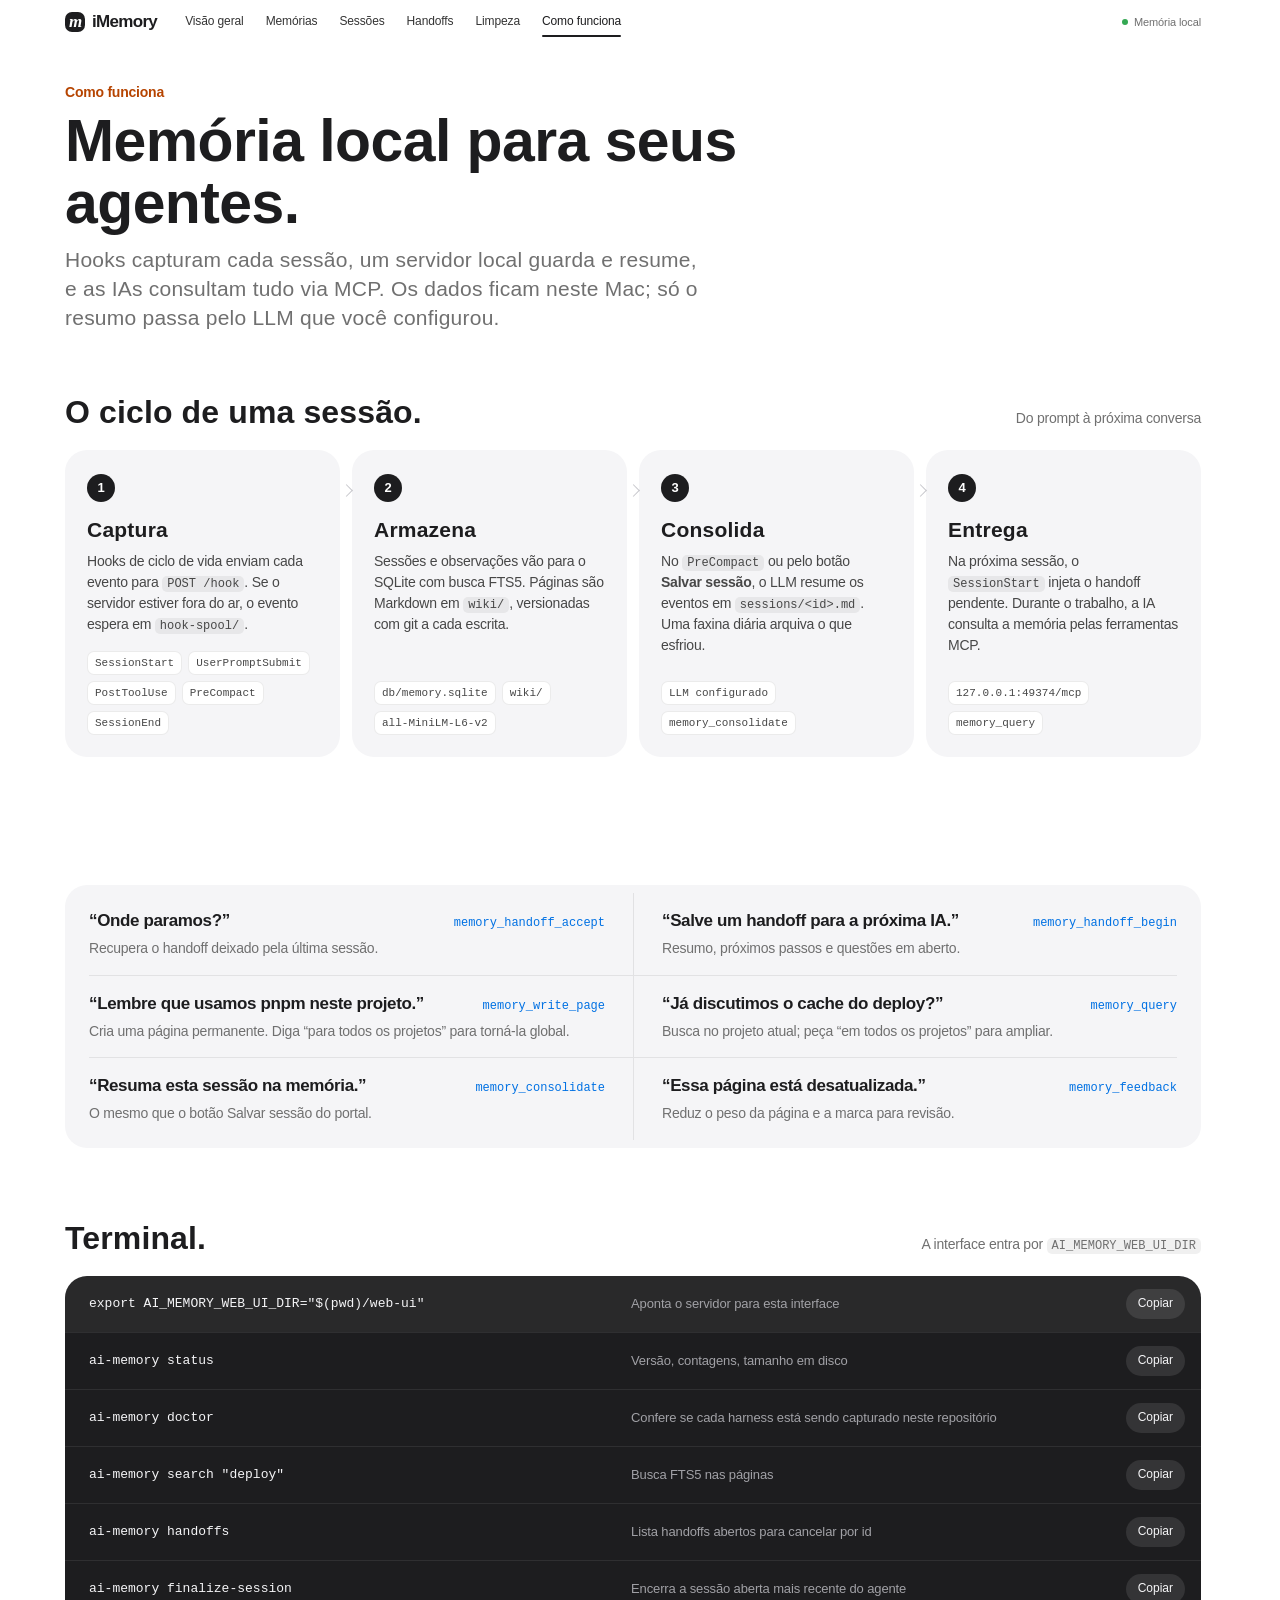
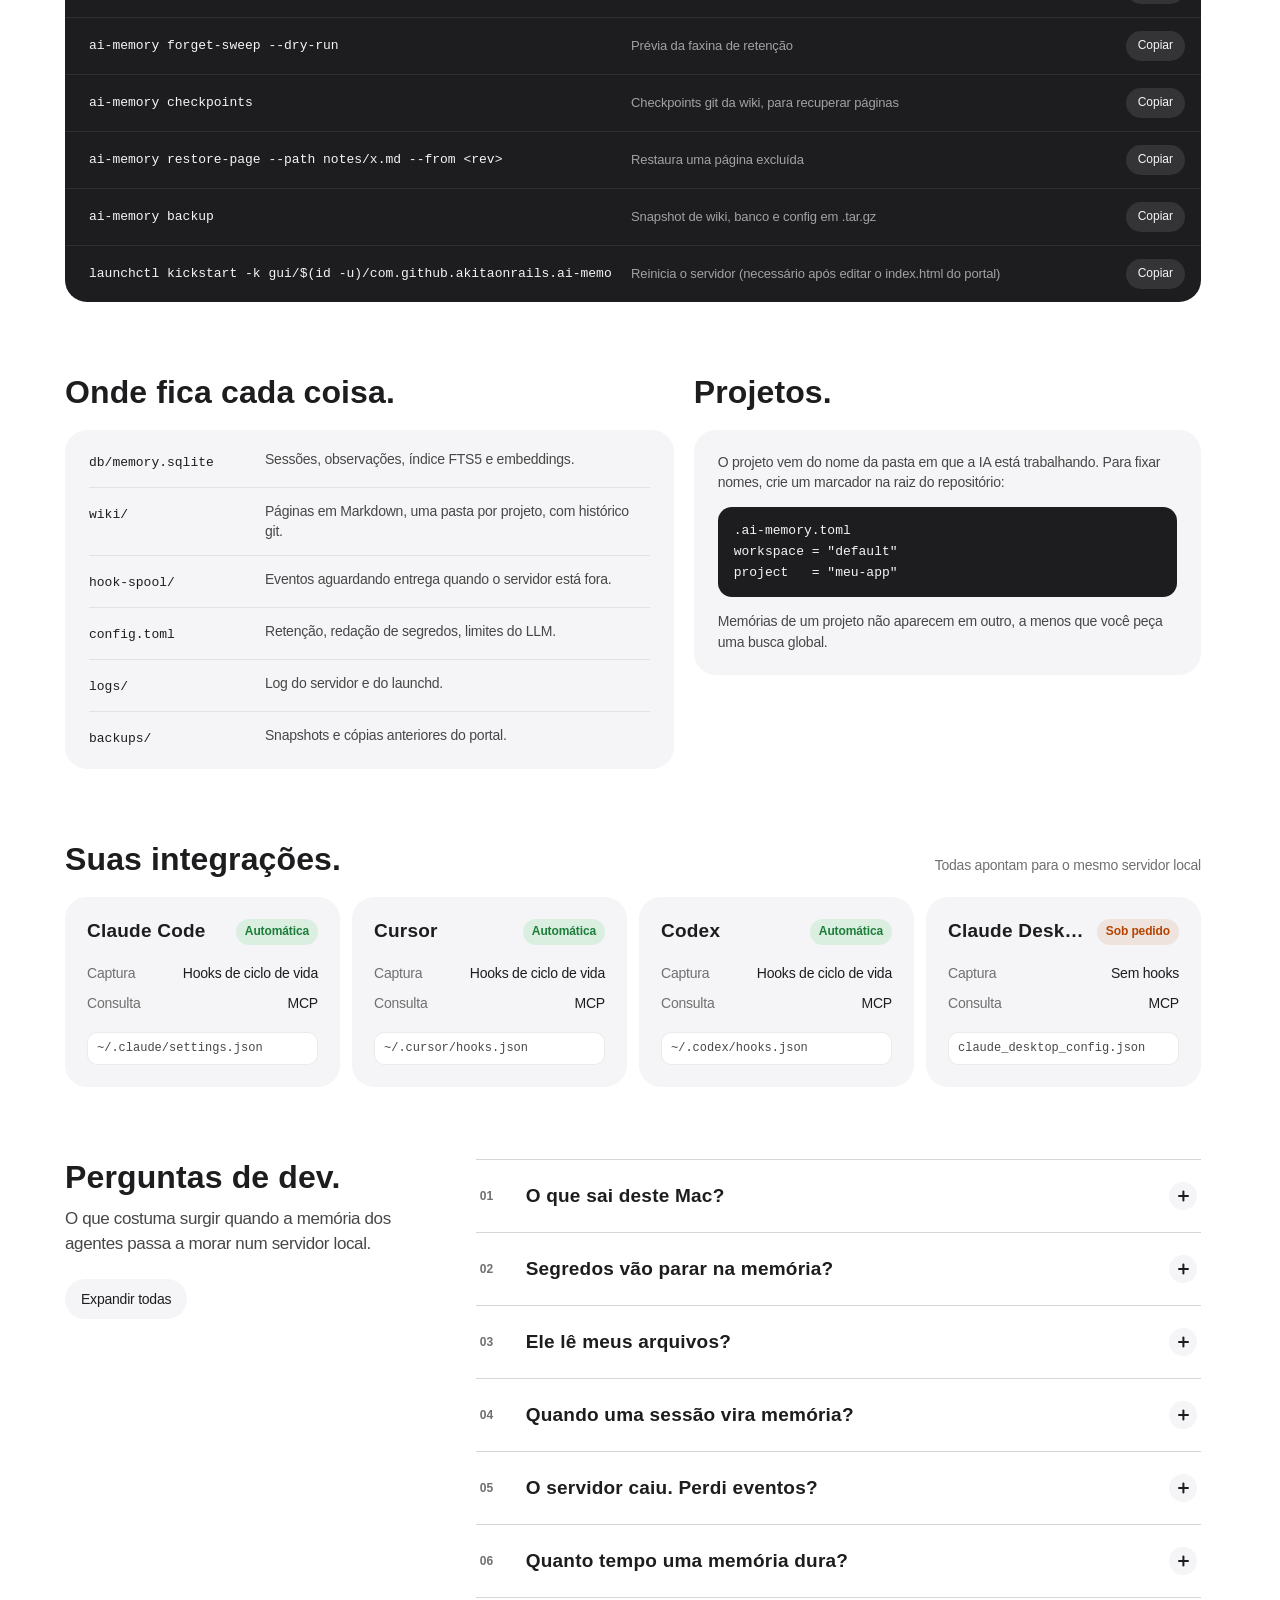
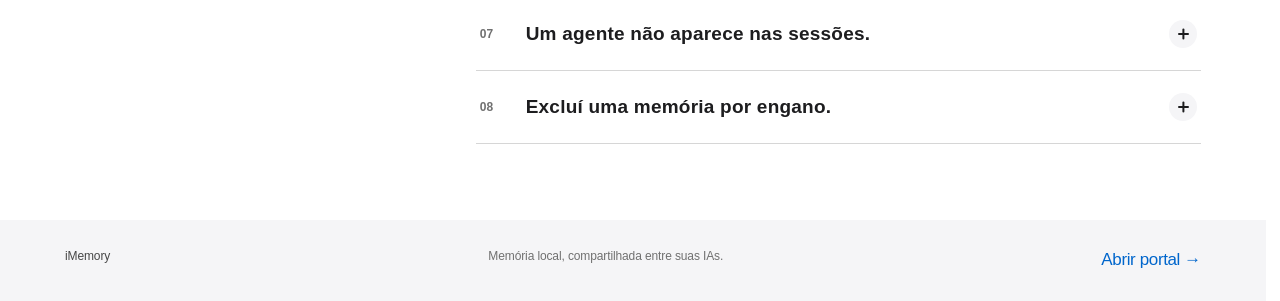
==== web-ui/guide.html @ ad1aff93 "feat(web-ui): add local memory portal interface" ====
<!doctype html>
<html lang="pt-BR">
<head>
  <meta charset="utf-8">
  <meta name="viewport" content="width=device-width,initial-scale=1">
  <meta name="color-scheme" content="light">
  <meta name="theme-color" content="#ffffff">
  <title>Como funciona · iMemory</title>
  <link rel="icon" href="data:image/svg+xml,%3Csvg xmlns='http://www.w3.org/2000/svg' viewBox='0 0 40 40'%3E%3Crect width='40' height='40' rx='12' fill='%231d1d1f'/%3E%3Cpath d='M10 28V12h5l5 9 5-9h5v16h-5V20l-5 8-5-8v8' fill='%23fff'/%3E%3C/svg%3E">
  <link rel="stylesheet" href="style.css">
  <link rel="stylesheet" href="refine.css">
  <link rel="stylesheet" href="components.css">
  <script src="motion.js" defer></script>
  <script src="guide.js" defer></script>
</head>
<body>
  <a class="skip" href="#content">Ir para o conteúdo</a>
  <header class="global-nav">
    <div class="nav-inner">
      <a class="brand" href="./" aria-label="iMemory, início"><span class="logo">m</span><span>iMemory</span></a>
      <nav aria-label="Navegação principal" class="primary-nav">
        <a href="./">Visão geral</a>
        <a href="./#pages">Memórias</a>
        <a href="./#sessions">Sessões</a>
        <a href="./#handoffs">Handoffs</a>
        <a href="./#cleanup">Limpeza</a>
        <a href="guide.html" class="active" aria-current="page">Como funciona</a>
      </nav>
      <div class="nav-status"><span class="connection online">Memória local</span></div>
    </div>
  </header>

  <main id="content" tabindex="-1">
    <section class="hero-band">
      <div class="hero">
        <div class="eyebrow">Como funciona</div>
        <h1>Memória local para seus agentes.</h1>
        <p>Hooks capturam cada sessão, um servidor local guarda e resume, e as IAs consultam tudo via MCP. Os dados ficam neste Mac; só o resumo passa pelo LLM que você configurou.</p>
      </div>
    </section>

    <section class="content-band doc">
      <div class="shell">

        <section class="doc-section" aria-labelledby="flow-title">
          <div class="section-title"><h2 id="flow-title">O ciclo de uma sessão.</h2><span>Do prompt à próxima conversa</span></div>
          <ol class="flow">
            <li class="g-card flow-step">
              <span class="step-no">1</span>
              <h3>Captura</h3>
              <p>Hooks de ciclo de vida enviam cada evento para <code>POST /hook</code>. Se o servidor estiver fora do ar, o evento espera em <code>hook-spool/</code>.</p>
              <div class="tags"><code>SessionStart</code><code>UserPromptSubmit</code><code>PostToolUse</code><code>PreCompact</code><code>SessionEnd</code></div>
            </li>
            <li class="g-card flow-step">
              <span class="step-no">2</span>
              <h3>Armazena</h3>
              <p>Sessões e observações vão para o SQLite com busca FTS5. Páginas são Markdown em <code>wiki/</code>, versionadas com git a cada escrita.</p>
              <div class="tags"><code>db/memory.sqlite</code><code>wiki/</code><code>all-MiniLM-L6-v2</code></div>
            </li>
            <li class="g-card flow-step">
              <span class="step-no">3</span>
              <h3>Consolida</h3>
              <p>No <code>PreCompact</code> ou pelo botão <strong>Salvar sessão</strong>, o LLM resume os eventos em <code>sessions/&lt;id&gt;.md</code>. Uma faxina diária arquiva o que esfriou.</p>
              <div class="tags"><code>LLM configurado</code><code>memory_consolidate</code></div>
            </li>
            <li class="g-card flow-step">
              <span class="step-no">4</span>
              <h3>Entrega</h3>
              <p>Na próxima sessão, o <code>SessionStart</code> injeta o handoff pendente. Durante o trabalho, a IA consulta a memória pelas ferramentas MCP.</p>
              <div class="tags"><code>127.0.0.1:49374/mcp</code><code>memory_query</code></div>
            </li>
          </ol>
        </section>

        <section class="doc-section" aria-labelledby="prompts-title">
          <div class="section-title"><h2 id="prompts-title">Peça em linguagem natural.</h2><span>A IA escolhe a ferramenta MCP</span></div>
          <div class="g-card phrases">
            <div class="phrase"><q>Onde paramos?</q><code>memory_handoff_accept</code><span>Recupera o handoff deixado pela última sessão.</span></div>
            <div class="phrase"><q>Salve um handoff para a próxima IA.</q><code>memory_handoff_begin</code><span>Resumo, próximos passos e questões em aberto.</span></div>
            <div class="phrase"><q>Lembre que usamos pnpm neste projeto.</q><code>memory_write_page</code><span>Cria uma página permanente. Diga “para todos os projetos” para torná-la global.</span></div>
            <div class="phrase"><q>Já discutimos o cache do deploy?</q><code>memory_query</code><span>Busca no projeto atual; peça “em todos os projetos” para ampliar.</span></div>
            <div class="phrase"><q>Resuma esta sessão na memória.</q><code>memory_consolidate</code><span>O mesmo que o botão Salvar sessão do portal.</span></div>
            <div class="phrase"><q>Essa página está desatualizada.</q><code>memory_feedback</code><span>Reduz o peso da página e a marca para revisão.</span></div>
          </div>
        </section>

        <section class="doc-section" aria-labelledby="cli-title">
          <div class="section-title"><h2 id="cli-title">Terminal.</h2><span>A interface entra por <code>AI_MEMORY_WEB_UI_DIR</code></span></div>
          <div class="terminal">
            <div class="cmd head"><code>export AI_MEMORY_WEB_UI_DIR="$(pwd)/web-ui"</code><span>Aponta o servidor para esta interface</span><button type="button" class="copy">Copiar</button></div>
            <div class="cmd"><code>ai-memory status</code><span>Versão, contagens, tamanho em disco</span><button type="button" class="copy">Copiar</button></div>
            <div class="cmd"><code>ai-memory doctor</code><span>Confere se cada harness está sendo capturado neste repositório</span><button type="button" class="copy">Copiar</button></div>
            <div class="cmd"><code>ai-memory search "deploy"</code><span>Busca FTS5 nas páginas</span><button type="button" class="copy">Copiar</button></div>
            <div class="cmd"><code>ai-memory handoffs</code><span>Lista handoffs abertos para cancelar por id</span><button type="button" class="copy">Copiar</button></div>
            <div class="cmd"><code>ai-memory finalize-session</code><span>Encerra a sessão aberta mais recente do agente</span><button type="button" class="copy">Copiar</button></div>
            <div class="cmd"><code>ai-memory forget-sweep --dry-run</code><span>Prévia da faxina de retenção</span><button type="button" class="copy">Copiar</button></div>
            <div class="cmd"><code>ai-memory checkpoints</code><span>Checkpoints git da wiki, para recuperar páginas</span><button type="button" class="copy">Copiar</button></div>
            <div class="cmd"><code>ai-memory restore-page --path notes/x.md --from &lt;rev&gt;</code><span>Restaura uma página excluída</span><button type="button" class="copy">Copiar</button></div>
            <div class="cmd"><code>ai-memory backup</code><span>Snapshot de wiki, banco e config em .tar.gz</span><button type="button" class="copy">Copiar</button></div>
            <div class="cmd"><code>launchctl kickstart -k gui/$(id -u)/com.github.akitaonrails.ai-memory</code><span>Reinicia o servidor (necessário após editar o index.html do portal)</span><button type="button" class="copy">Copiar</button></div>
          </div>
        </section>

        <section class="doc-section split" aria-labelledby="data-title">
          <div>
            <div class="section-title"><h2 id="data-title">Onde fica cada coisa.</h2></div>
            <dl class="g-card paths">
              <div><dt><code>db/memory.sqlite</code></dt><dd>Sessões, observações, índice FTS5 e embeddings.</dd></div>
              <div><dt><code>wiki/</code></dt><dd>Páginas em Markdown, uma pasta por projeto, com histórico git.</dd></div>
              <div><dt><code>hook-spool/</code></dt><dd>Eventos aguardando entrega quando o servidor está fora.</dd></div>
              <div><dt><code>config.toml</code></dt><dd>Retenção, redação de segredos, limites do LLM.</dd></div>
              <div><dt><code>logs/</code></dt><dd>Log do servidor e do launchd.</dd></div>
              <div><dt><code>backups/</code></dt><dd>Snapshots e cópias anteriores do portal.</dd></div>
            </dl>
          </div>
          <div>
            <div class="section-title"><h2>Projetos.</h2></div>
            <div class="g-card note">
              <p>O projeto vem do nome da pasta em que a IA está trabalhando. Para fixar nomes, crie um marcador na raiz do repositório:</p>
              <pre><code>.ai-memory.toml
workspace = "default"
project   = "meu-app"</code></pre>
              <p>Memórias de um projeto não aparecem em outro, a menos que você peça uma busca global.</p>
            </div>
          </div>
        </section>

        <section class="doc-section" aria-labelledby="int-title">
          <div class="section-title"><h2 id="int-title">Suas integrações.</h2><span>Todas apontam para o mesmo servidor local</span></div>
          <div class="integrations">
            <article class="g-card integration">
              <header><h3>Claude Code</h3><span class="badge auto">Automática</span></header>
              <ul><li><b>Captura</b>Hooks de ciclo de vida</li><li><b>Consulta</b>MCP</li></ul>
              <code class="config">~/.claude/settings.json</code>
            </article>
            <article class="g-card integration">
              <header><h3>Cursor</h3><span class="badge auto">Automática</span></header>
              <ul><li><b>Captura</b>Hooks de ciclo de vida</li><li><b>Consulta</b>MCP</li></ul>
              <code class="config">~/.cursor/hooks.json</code>
            </article>
            <article class="g-card integration">
              <header><h3>Codex</h3><span class="badge auto">Automática</span></header>
              <ul><li><b>Captura</b>Hooks de ciclo de vida</li><li><b>Consulta</b>MCP</li></ul>
              <code class="config">~/.codex/hooks.json</code>
            </article>
            <article class="g-card integration">
              <header><h3>Claude Desktop</h3><span class="badge manual">Sob pedido</span></header>
              <ul><li><b>Captura</b>Sem hooks</li><li><b>Consulta</b>MCP</li></ul>
              <code class="config">claude_desktop_config.json</code>
            </article>
          </div>
        </section>

        <section class="doc-section faq-section" aria-labelledby="faq-title">
          <div class="faq-intro">
            <h2 id="faq-title">Perguntas de dev.</h2>
            <p>O que costuma surgir quando a memória dos agentes passa a morar num servidor local.</p>
            <button type="button" class="pill-button" id="faq-toggle" aria-pressed="false">Expandir todas</button>
          </div>
          <div class="faq-list">
            <details class="faq-item"><summary><span class="faq-no">01</span><span class="faq-q">O que sai deste Mac?</span><span class="faq-icon" aria-hidden="true"></span></summary><div class="faq-a"><p>Só o texto enviado ao LLM que você configurou, quando uma sessão é consolidada ou revisada pelo auto-improve agendado.</p><p>Captura, busca FTS5, embeddings e o portal rodam localmente em <code>127.0.0.1:49374</code>.</p></div></details>
            <details class="faq-item"><summary><span class="faq-no">02</span><span class="faq-q">Segredos vão parar na memória?</span><span class="faq-icon" aria-hidden="true"></span></summary><div class="faq-a"><p>Os eventos passam por redação antes de gravar: tokens Bearer, chaves <code>sk-</code>, <code>ghp_</code>, <code>AKIA</code>, <code>AIza</code>, tokens do Slack, JWTs e chaves PEM.</p><p>Padrões próprios podem ser adicionados na seção de redação do <code>config.toml</code>.</p></div></details>
            <details class="faq-item"><summary><span class="faq-no">03</span><span class="faq-q">Ele lê meus arquivos?</span><span class="faq-icon" aria-hidden="true"></span></summary><div class="faq-a"><p>Não. Recebe apenas os eventos da conversa e das ferramentas que a IA executa: prompts, chamadas de ferramenta e seus resultados resumidos.</p><p>Não monitora o editor, o sistema de arquivos nem o que você digita fora da IA.</p></div></details>
            <details class="faq-item"><summary><span class="faq-no">04</span><span class="faq-q">Quando uma sessão vira memória?</span><span class="faq-icon" aria-hidden="true"></span></summary><div class="faq-a"><p>Em três momentos: no <code>PreCompact</code>, quando o agente compacta o contexto; pelo botão <strong>Salvar sessão</strong> do portal; ou quando você pede “resuma esta sessão na memória”.</p><p>No fim da sessão, o hook deixa um handoff automático para a próxima IA. A consolidação no <code>SessionEnd</code> só roda com <code>AI_MEMORY_CONSOLIDATE_ON_SESSION_END</code> ligado.</p></div></details>
            <details class="faq-item"><summary><span class="faq-no">05</span><span class="faq-q">O servidor caiu. Perdi eventos?</span><span class="faq-icon" aria-hidden="true"></span></summary><div class="faq-a"><p>Não, se ele voltar a tempo. Os hooks gravam cada evento em <code>hook-spool/</code> e reenviam quando o servidor responde.</p><p>Eventos parados por mais de 7 dias são descartados na drenagem.</p></div></details>
            <details class="faq-item"><summary><span class="faq-no">06</span><span class="faq-q">Quanto tempo uma memória dura?</span><span class="faq-icon" aria-hidden="true"></span></summary><div class="faq-a"><p>Decisões, regras e notas ficam até você excluir. Uma faxina diária arquiva memórias de sessão pouco consultadas e apaga de vez o que está arquivado há mais de 180 dias (<code>hard_delete_after_days</code>).</p><p>Páginas fixadas não são arquivadas; páginas com <code>expires_at</code> somem na data definida.</p></div></details>
            <details class="faq-item"><summary><span class="faq-no">07</span><span class="faq-q">Um agente não aparece nas sessões.</span><span class="faq-icon" aria-hidden="true"></span></summary><div class="faq-a"><p>Rode <code>ai-memory doctor</code> dentro do repositório: ele compara as sessões locais de cada harness com o que o servidor recebeu e aponta o hook que falta.</p><p>Para reinstalar, use <code>ai-memory install-hooks --agent &lt;agente&gt; --apply</code>.</p></div></details>
            <details class="faq-item"><summary><span class="faq-no">08</span><span class="faq-q">Excluí uma memória por engano.</span><span class="faq-icon" aria-hidden="true"></span></summary><div class="faq-a"><p>No portal há 6 segundos para desfazer. Depois disso, toda exclusão deixa um checkpoint git na wiki.</p><p>Liste com <code>ai-memory checkpoints</code> e recupere com <code>ai-memory restore-page --path &lt;caminho&gt; --from &lt;rev&gt;</code>.</p></div></details>
          </div>
        </section>
      </div>
    </section>
  </main>

  <footer><div class="shell footer-inner"><span>iMemory</span><span>Memória local, compartilhada entre suas IAs.</span><a href="./" class="text-link">Abrir portal →</a></div></footer>
  <div id="toasts" class="toasts"></div>
</body>
</html>
---- web-ui/style.css ----
:root{--ink:#1d1d1f;--deep:#474747;--muted:#707070;--line:#d6d6d6;--paper:#fff;--canvas:#f5f5f7;--wash:#e8e8ed;--blue:#0071e3;--link:#0066cc;--ember:#b64400;font-family:-apple-system,BlinkMacSystemFont,"SF Pro Text","SF Pro Icons","Helvetica Neue",Helvetica,Arial,sans-serif;font-feature-settings:normal;color-scheme:light}*{box-sizing:border-box}html{background:var(--paper);scroll-behavior:smooth}body{margin:0;color:var(--ink);background:var(--paper);font-size:17px;line-height:1.47;letter-spacing:-.022em;-webkit-font-smoothing:antialiased;-moz-osx-font-smoothing:grayscale;text-rendering:optimizeLegibility}button,input,select{font:inherit}button{cursor:pointer}a{color:inherit;text-decoration:none}button,a,input,summary{-webkit-tap-highlight-color:transparent;touch-action:manipulation}button:focus-visible,a:focus-visible,input:focus-visible,summary:focus-visible{outline:3px solid var(--blue);outline-offset:3px}.skip{position:fixed;z-index:9;top:-100px;left:20px;padding:12px 16px;background:var(--ink);color:#fff;border-radius:999px}.skip:focus{top:10px}.visually-hidden{position:absolute;width:1px;height:1px;padding:0;margin:-1px;overflow:hidden;clip:rect(0,0,0,0);white-space:nowrap;border:0}.shell{max-width:1200px;margin:0 auto;padding-inline:32px}.global-nav{height:48px;position:sticky;top:0;z-index:5;background:color-mix(in srgb,var(--paper) 86%,transparent);backdrop-filter:saturate(180%) blur(20px)}.nav-inner{height:100%;max-width:1200px;margin:auto;padding:0 32px;display:flex;align-items:center;gap:28px}.brand{font-size:17px;font-weight:600;letter-spacing:-.04em;display:flex;align-items:center;gap:7px;white-space:nowrap}.logo{display:grid;place-items:center;width:20px;height:20px;border-radius:7px;background:var(--ink);color:#fff;font-family:Georgia,serif;font-style:italic;font-size:17px;line-height:1;letter-spacing:-2px;padding-right:1px}.primary-nav{display:flex;align-items:center;gap:22px;flex:1}.primary-nav a{color:var(--deep);font-size:12px;white-space:nowrap}.primary-nav a:hover,.primary-nav a.active{color:var(--ink)}.primary-nav a.active{font-weight:600}.nav-status{display:flex;align-items:center;gap:12px;margin-left:auto}.connection{font-size:11px;color:var(--muted);white-space:nowrap;display:flex;align-items:center;gap:6px}.connection:before{content:"";height:6px;width:6px;border-radius:50%;background:var(--muted)}.connection.online:before{background:#34a853}.refresh{width:28px;height:28px;border:0;background:transparent;border-radius:50%;font-size:19px;line-height:1;color:var(--deep)}.refresh:hover{background:var(--wash)}.hero-band{background:var(--paper)}.hero{max-width:900px;margin:0 auto;padding:120px 32px 108px;text-align:center}.eyebrow{font-size:14px;line-height:1.25;font-weight:500;letter-spacing:-.01em;color:var(--ember)}h1{margin:12px 0 18px;font-size:clamp(48px,7vw,80px);line-height:1.05;letter-spacing:-.015em;font-weight:600}h2{font-size:clamp(28px,3.4vw,40px);line-height:1.14;letter-spacing:.007em;font-weight:600}p{line-height:1.47}.hero p{max-width:560px;margin:0 auto;color:var(--muted);font-size:21px;letter-spacing:.011em}.date{display:block;margin-top:20px;color:var(--muted);font-size:14px}.content-band{padding:64px 0 96px;background:var(--paper)}#search-form{max-width:740px;margin:0 auto 76px;padding:7px 7px 7px 19px;background:var(--canvas);border-radius:999px;display:flex;align-items:center;gap:12px}#search-form>span{font-size:22px;color:var(--deep);line-height:1}input{min-width:0;flex:1;border:0;background:transparent;color:var(--ink);outline:0;font-size:17px;padding:9px 0}input::placeholder{color:var(--muted)}kbd{color:var(--muted);font-size:11px;border:1px solid var(--line);border-radius:6px;padding:3px 6px;letter-spacing:0}.button{border:0;border-radius:980px;background:var(--blue);color:#fff;padding:11px 17px;font-size:17px;font-weight:400;letter-spacing:-.022em;white-space:nowrap}.button:hover{background:#0077ed}.button.secondary{color:var(--ink);background:var(--wash)}.button.secondary:hover{background:#dfe0e5}#notice{max-width:740px;margin:-50px auto 48px;padding:16px 20px;background:#fff6f1;color:var(--ink);border-radius:18px;font-size:14px}#view{min-height:220px}.metrics{max-width:1200px;margin:0 auto 100px;display:grid;grid-template-columns:repeat(4,1fr);background:var(--canvas);border-radius:28px;overflow:hidden}.metric{padding:36px 28px;min-height:196px}.metric-label{font-size:17px;color:var(--deep);line-height:1.3}.metric-number{margin:24px 0 8px;font-size:56px;line-height:1.07;font-weight:600;letter-spacing:-.005em;font-variant-numeric:tabular-nums}.metric-note{color:var(--muted);font-size:14px}.columns{display:grid;grid-template-columns:1fr 1fr;gap:20px}.card{background:var(--canvas);border-radius:28px;overflow:hidden}.card-header{display:flex;justify-content:space-between;align-items:center;gap:14px;padding:28px 32px 18px}.card-header h2{font-size:28px;margin:0}.text-link{border:0;background:none;color:var(--link);font-size:17px;letter-spacing:-.022em;padding:0;white-space:nowrap}.text-link:hover{text-decoration:underline}.empty{min-height:320px;padding:48px 32px;display:flex;flex-direction:column;align-items:center;justify-content:center;text-align:center}.empty-symbol{display:grid;place-items:center;width:72px;height:72px;background:var(--paper);border-radius:28px;color:var(--ink);font-size:31px;margin-bottom:24px}.empty h3{font-size:28px;line-height:1.14;letter-spacing:.007em;margin:0 0 12px;font-weight:600}.empty p{max-width:370px;margin:0;color:var(--muted);font-size:17px}.handoff-empty{background:#f0e4d3}.project-section{margin-top:112px}.section-title{display:flex;align-items:baseline;justify-content:space-between;gap:20px;margin-bottom:28px}.section-title h2{margin:0}.section-title span{font-size:14px;color:var(--muted)}.project-cards{display:grid;grid-template-columns:repeat(4,1fr);gap:20px}.project-card{min-height:230px;border:0;border-radius:28px;background:var(--canvas);padding:28px;text-align:left;transition:background .2s}.project-card:hover{background:var(--wash)}.project-card .folder{display:block;font-size:40px;line-height:1;margin-bottom:70px}.project-card strong{display:block;overflow-wrap:anywhere;font-size:21px;line-height:1.2;font-weight:600}.project-card small{display:block;margin-top:12px;color:var(--muted);font-size:14px}.guide{margin-top:112px;border-radius:28px;padding:64px;background:var(--ink);color:#fff;display:grid;grid-template-columns:auto minmax(0,1fr) auto;align-items:center;gap:28px}.guide>span{font-size:48px}.guide strong{font-size:32px;line-height:1.14;letter-spacing:.007em;font-weight:600}.guide p{margin:8px 0 0;color:#d2d2d7;font-size:17px}.guide .text-link{color:#8ab4f8}footer{background:var(--canvas);padding:28px 0;color:var(--muted);font-size:12px}footer .footer-inner{display:flex;justify-content:space-between;gap:16px}.footer-inner>span:first-child{color:var(--deep)}.row{display:flex;align-items:center;gap:18px;width:100%;border:0;background:transparent;padding:23px 32px;text-align:left}.row:hover{background:color-mix(in srgb,var(--wash) 80%,transparent)}.row-icon{width:30px;font-size:26px;line-height:1;color:var(--deep);flex-shrink:0}.row-main{min-width:0;flex:1}.row-main strong{display:block;font-size:17px;font-weight:600;overflow-wrap:anywhere}.row-main small{display:block;margin-top:7px;color:var(--muted);font-size:14px;overflow-wrap:anywhere}.row-main p{margin:9px 0 0;color:var(--muted);font-size:14px}.pill{padding:6px 11px;border-radius:999px;background:var(--wash);font-size:12px;color:var(--deep);white-space:nowrap}.muted{color:var(--muted);font-size:14px}dialog{width:min(830px,calc(100% - 32px));max-height:88vh;border:0;border-radius:28px;background:var(--paper);color:var(--ink);padding:38px 44px}dialog::backdrop{background:#0000004d;backdrop-filter:blur(12px)}.reader-top{display:flex;justify-content:space-between;align-items:center}.close-reader{border:0;background:var(--wash);border-radius:50%;width:32px;height:32px;font-size:24px;line-height:1}.close-reader:hover{background:var(--line)}dialog h2{font-size:40px;line-height:1.12;letter-spacing:-.03em;overflow-wrap:anywhere;margin:18px 0 8px}#reader-body{font-size:17px;line-height:1.55;overflow-wrap:anywhere;margin-top:32px}#reader-body pre{padding:18px 20px;background:var(--canvas);border-radius:18px;white-space:pre-wrap;overflow:auto;font-size:13px;line-height:1.55}#reader-body code{font-family:ui-monospace,SFMono-Regular,Menlo,monospace;background:var(--wash);padding:2px 4px;border-radius:4px;font-size:.85em}#reader-body pre code{background:none;padding:0}#reader-body details{padding:16px 0;border-top:1px solid var(--line)}#reader-body summary{cursor:pointer;font-size:14px;color:var(--deep)}#reader-body h3{font-size:24px}#reader-body blockquote{margin-left:0;padding-left:18px;border-left:3px solid var(--line);color:var(--muted)}#reader-body a{color:var(--link);text-decoration:underline}.load-more{display:block;margin:28px auto}.error-empty{min-height:280px}mark{background:#dbeaff;color:var(--ink)}@media(max-width:900px){.primary-nav{gap:14px}.project-cards{grid-template-columns:repeat(2,1fr)}.metrics{grid-template-columns:repeat(2,1fr)}.metric{min-height:160px}.columns{margin:0;padding:0}.guide{padding:46px;grid-template-columns:1fr}.guide .text-link{margin-top:8px}}@media(max-width:660px){.global-nav{height:auto;min-height:48px}.nav-inner{padding:10px 20px;gap:14px;flex-wrap:wrap}.primary-nav{order:3;width:100%;overflow:auto;padding-bottom:2px;gap:20px}.nav-status{gap:8px}.connection{font-size:10px}.hero{padding:72px 20px 68px;text-align:left}.hero h1{font-size:52px}.hero p{margin-left:0;font-size:19px}.date{font-size:12px}.shell{padding-inline:20px}.content-band{padding:38px 0 70px}#search-form{margin-bottom:52px;padding-left:15px}#search-form>span,kbd{display:none}.button{font-size:15px;padding:10px 15px}.metrics{border-radius:28px;margin-bottom:72px}.metric{padding:26px 20px;min-height:146px}.metric-label{font-size:14px}.metric-number{font-size:42px;margin:20px 0 6px}.metric-note{font-size:12px}.columns{grid-template-columns:1fr}.card-header{padding:26px 24px 16px}.card-header h2{font-size:24px}.row{padding:20px 24px}.row-icon{display:none}.pill{font-size:10px}.empty{min-height:260px;padding:36px 24px}.empty h3{font-size:24px}.empty p{font-size:15px}.project-section{margin-top:76px}.section-title{display:block}.section-title h2{font-size:32px}.section-title span{display:block;margin-top:10px}.project-cards{gap:12px}.project-card{min-height:180px;padding:22px}.project-card .folder{font-size:28px;margin-bottom:48px}.project-card strong{font-size:17px}.guide{margin-top:76px;padding:38px 30px}.guide strong{font-size:27px}footer .footer-inner{display:grid;gap:8px}.footer-inner #updated{display:none}dialog{padding:28px 24px}dialog h2{font-size:32px}}
---- web-ui/refine.css ----
/* Portal pessoal: prioriza estado e ação, com menos leitura de apoio. */
.hero{max-width:1200px;padding:58px 32px 46px;text-align:left}.hero h1{max-width:900px;margin:8px 0 10px;font-size:clamp(48px,5vw,72px);letter-spacing:-.015em}.hero p{max-width:640px;margin:0;font-size:19px;line-height:1.35}.date{margin-top:12px;font-size:12px}.content-band{padding:40px 0 76px}#search-form{max-width:none;margin:0 0 42px}.metrics{gap:12px;margin-bottom:56px;background:transparent;border-radius:0;overflow:visible}.metric{min-height:164px;padding:26px 28px;background:var(--canvas);border-radius:28px}.metric-label{font-size:14px;color:var(--deep)}.metric-number{margin:18px 0 0;font-size:68px;letter-spacing:-.01em}.metric-note{display:none}.columns{gap:12px}.card-header{padding:24px 28px 12px}.card-header h2{font-size:24px}.empty{min-height:220px;padding:32px 28px}.empty-symbol{width:56px;height:56px;margin-bottom:18px;font-size:24px}.empty h3{font-size:22px}.empty p{font-size:15px}.project-section{margin-top:72px}.guide{margin-top:72px;padding:38px 42px}.guide strong{font-size:28px}.guide p{font-size:15px}.project-card{min-height:190px}.project-card .folder{margin-bottom:44px}
@media(max-width:660px){.hero{padding:42px 20px 34px}.hero h1{font-size:46px}.hero p{font-size:17px}.content-band{padding:30px 0 60px}#search-form{margin-bottom:32px}.metrics{gap:8px;margin-bottom:52px}.metric{min-height:132px;padding:20px 18px;border-radius:22px}.metric-number{margin-top:14px;font-size:52px}.metric-label{font-size:12px}.empty{min-height:190px}.guide{margin-top:56px;padding:32px 28px}}

/* A primeira tela deve mostrar os indicadores completos. */
.hero{padding:40px 32px 30px}.hero h1{font-size:clamp(46px,4.6vw,64px)}.date{display:none}.content-band{padding-top:24px}#search-form{margin-bottom:28px}.metrics{margin-bottom:52px}.metric{min-height:152px}.metric-number{font-size:66px}@media(max-width:660px){.hero{padding:34px 20px 26px}.hero h1{font-size:42px}.content-band{padding-top:20px}#search-form{margin-bottom:24px}.metric{min-height:124px}.metric-number{font-size:50px}}
---- web-ui/components.css ----
/* Tipografia, componentes e movimento inspirados em apple.com/br/iphone.
   Carregado depois de style.css e refine.css; só refina, não redesenha. */

:root{
  --display:-apple-system,BlinkMacSystemFont,"SF Pro Display","SF Pro Icons","Helvetica Neue",Helvetica,Arial,sans-serif;
  --ease:cubic-bezier(.28,.11,.32,1);
  --ease-out:cubic-bezier(.16,1,.3,1);
  --spring:cubic-bezier(.34,1.56,.64,1);
  --danger:#e30000;
  --danger-press:#c40000;
  --hair:rgba(0,0,0,.08);
  --ring:0 0 0 4px rgba(0,113,227,.16);
}

/* ---------- Escala tipográfica (SF Pro, métricas da Apple) ---------- */
h1,h2,h3,.brand,.metric-number,.guide strong,.project-card strong,.empty h3,.review-number,.stat b{font-family:var(--display)}
.hero h1{font-weight:600;line-height:1.0625;letter-spacing:-.009em}
.hero p{font-size:21px;line-height:1.381;letter-spacing:.011em}
.section-title h2{letter-spacing:0}
.card-header h2{line-height:1.167;letter-spacing:.009em}
.empty h3{line-height:1.19;letter-spacing:.011em}
.guide strong{letter-spacing:.007em}
.project-card strong{letter-spacing:.011em}
.metric-label,.row-main small,.row-main p,.muted,.section-title span,.project-card small,.empty p,#notice{letter-spacing:-.016em}
.primary-nav a,.connection,.pill,footer,kbd{letter-spacing:-.01em}
.row-main strong{line-height:1.29;letter-spacing:-.022em}
.row-main small{line-height:1.43}
.row-main p{line-height:1.43}
.eyebrow{font-size:14px;letter-spacing:-.016em;font-weight:600}
code{font-family:ui-monospace,"SF Mono",SFMono-Regular,Menlo,monospace}
@media(max-width:660px){.hero p{font-size:19px;line-height:1.42;letter-spacing:.012em}}

.icon{width:18px;height:18px;fill:none;stroke:currentColor;stroke-width:1.6;stroke-linecap:round;stroke-linejoin:round;flex-shrink:0}

/* ---------- Navegação global ---------- */
.global-nav{height:44px;background:rgba(255,255,255,.8);-webkit-backdrop-filter:saturate(180%) blur(20px);backdrop-filter:saturate(180%) blur(20px);transition:box-shadow .4s var(--ease)}
.global-nav.scrolled{box-shadow:0 1px 0 var(--hair)}
.primary-nav{position:relative;align-self:stretch}
.primary-nav a{display:flex;align-items:center;height:100%;color:rgba(0,0,0,.8);transition:color .25s var(--ease)}
.primary-nav a:hover{color:var(--blue)}
.primary-nav a.active{color:var(--ink);font-weight:400}
.nav-indicator{position:absolute;left:0;bottom:7px;height:2px;width:0;border-radius:2px;background:var(--ink);opacity:0;pointer-events:none}
.nav-indicator.ready{transition:transform .5s var(--ease-out),width .5s var(--ease-out),opacity .3s}
.connection.online:before{animation:pulse 1.6s var(--ease) 2}
.refresh{display:grid;place-items:center;transition:background .2s,transform .3s var(--ease)}
.refresh:active{transform:scale(.9)}
.refresh:disabled{animation:spin .9s linear infinite;cursor:progress}
@media(max-width:660px){.global-nav{height:auto}.primary-nav{flex:1 0 100%;align-self:auto;gap:20px}.primary-nav a{height:34px;flex-shrink:0}.nav-indicator{bottom:2px}}

/* ---------- Botões ---------- */
.button{display:inline-flex;align-items:center;justify-content:center;gap:6px;transition:background .25s var(--ease),color .25s,opacity .25s,transform .2s var(--ease)}
.button:active:not(:disabled){transform:scale(.96)}
.button:disabled{opacity:.38;cursor:default}
.button.small{font-size:14px;letter-spacing:-.016em;padding:7px 15px}
.button.danger{background:var(--danger);color:#fff}
.button.danger:hover:not(:disabled){background:var(--danger-press)}
.button .icon{width:16px;height:16px;stroke-width:1.8}
.text-danger{display:inline-flex;align-items:center;gap:6px;border:0;background:none;padding:6px 0;color:var(--danger);font-size:17px;letter-spacing:-.022em}
.text-danger:hover{text-decoration:underline}

/* ---------- Busca (pill com anel de foco) ---------- */
#search-form{position:relative;padding:6px 6px 6px 18px;border:1px solid transparent;transition:background .35s var(--ease),border-color .35s var(--ease),box-shadow .35s var(--ease)}
#search-form:hover{background:#efeff2}
#search-form:focus-within{background:var(--paper);border-color:var(--blue);box-shadow:var(--ring)}
.search-icon{width:19px;height:19px;fill:none;stroke:var(--muted);stroke-width:1.8;stroke-linecap:round;flex-shrink:0;transition:stroke .3s}
#search-form:focus-within .search-icon{stroke:var(--blue)}
#search{letter-spacing:-.022em}
#search:focus-visible{outline:0}
#search::-webkit-search-cancel-button,#search::-webkit-search-decoration{-webkit-appearance:none;appearance:none}
#search::placeholder{transition:opacity .28s var(--ease),transform .28s var(--ease)}
#search.ph-swap::placeholder{opacity:0}
.search-clear{display:grid;place-items:center;flex-shrink:0;width:22px;height:22px;padding:0 0 2px;border:0;border-radius:50%;background:#aeaeb2;color:#fff;font-size:17px;line-height:1;opacity:0;transform:scale(.5);pointer-events:none;transition:opacity .2s,transform .3s var(--spring),background .2s}
.search-clear.show{opacity:1;transform:none;pointer-events:auto}
.search-clear:hover{background:#8e8e93}
#search-form kbd{transition:opacity .2s}
#search-form:focus-within kbd,.search-clear.show~kbd{opacity:0}

/* ---------- Controles de 40px: abas, botões-pílula e menu ---------- */
:root{--control:40px}
.tabs{position:relative;display:inline-flex;align-items:center;gap:2px;max-width:100%;height:var(--control);padding:4px;border-radius:999px;background:var(--canvas);isolation:isolate;overflow-x:auto;overflow-y:hidden;scrollbar-width:none}
.tabs::-webkit-scrollbar{display:none}
.tabs.on-card{background:var(--paper);box-shadow:inset 0 0 0 1px var(--hair)}
.tabs button{position:relative;z-index:1;flex-shrink:0;display:inline-flex;align-items:center;gap:8px;height:32px;padding:0 6px 0 14px;border:0;border-radius:999px;background:transparent;color:var(--deep);font-size:14px;letter-spacing:-.016em;white-space:nowrap;transition:color .3s var(--ease),background .25s var(--ease),transform .2s var(--ease)}
.tabs button:hover:not([aria-current="true"]):not([aria-checked="true"]){background:rgba(0,0,0,.05);color:var(--ink)}
.tabs button:active{transform:scale(.96)}
.tabs button[aria-current="true"],.tabs button[aria-checked="true"]{color:#fff}
.count,.tabs .count{min-width:22px;height:20px;padding:0 7px;border-radius:10px;background:rgba(0,0,0,.07);color:var(--ink);font-size:12px;font-weight:600;line-height:20px;letter-spacing:0;text-align:center;font-variant-numeric:tabular-nums;transition:background .3s var(--ease),color .3s var(--ease)}
.zero>.count,.tabs button.zero .count{background:transparent;color:#aeaeb2;font-weight:400}
.tabs button[aria-current="true"] .count,.tabs button[aria-checked="true"] .count{background:rgba(255,255,255,.2);color:#fff}
.count.bump,.tabs .count.bump{animation:bump .5s var(--spring)}
.tabs-thumb{position:absolute;z-index:0;top:4px;bottom:4px;left:0;width:0;border-radius:999px;background:var(--ink);box-shadow:0 2px 8px rgba(0,0,0,.18)}
.tabs.ready .tabs-thumb{transition:transform .5s var(--ease-out),width .5s var(--ease-out)}
html:not(.js) .tabs button[aria-current="true"],html:not(.js) .tabs button[aria-checked="true"]{background:var(--ink)}

.pill-button{display:inline-flex;align-items:center;justify-content:center;gap:7px;height:var(--control);padding:0 16px;border:0;border-radius:999px;background:var(--canvas);color:var(--ink);font-size:14px;letter-spacing:-.016em;white-space:nowrap;transition:background .25s var(--ease),color .25s var(--ease),box-shadow .25s,transform .2s var(--ease)}
.pill-button:hover{background:var(--wash)}
.pill-button:active{transform:scale(.96)}
.pill-button .icon{width:17px;height:17px}
.pill-button .chevron{width:14px;height:14px;margin-right:-4px;stroke-width:2;transition:transform .3s var(--ease)}
.pill-button[aria-expanded="true"] .chevron{transform:rotate(180deg)}
.card .pill-button{background:var(--paper);box-shadow:inset 0 0 0 1px var(--hair)}
.card .pill-button:hover{background:#fbfbfd}
.pill-button.on,.card .pill-button.on{background:rgba(0,113,227,.1);box-shadow:none;color:var(--blue)}
.pill-button[aria-pressed="true"],.card .pill-button[aria-pressed="true"]{background:var(--ink);box-shadow:none;color:#fff}
.pill-button.primary{background:var(--blue);color:#fff}
.pill-button.primary:hover{background:#0077ed}

.menu-wrap{position:relative}
.menu{position:absolute;z-index:15;top:calc(100% + 8px);right:0;min-width:220px;padding:6px;border-radius:16px;background:rgba(255,255,255,.96);-webkit-backdrop-filter:saturate(180%) blur(20px);backdrop-filter:saturate(180%) blur(20px);box-shadow:0 0 0 1px rgba(0,0,0,.06),0 16px 40px rgba(0,0,0,.14);opacity:0;visibility:hidden;transform:translateY(-6px) scale(.97);transform-origin:top right;transition:opacity .2s var(--ease),transform .3s var(--ease-out),visibility 0s .3s}
.menu-wrap.open .menu{opacity:1;visibility:visible;transform:none;transition:opacity .2s var(--ease),transform .3s var(--ease-out)}
.menu button{display:flex;align-items:center;gap:10px;width:100%;height:38px;padding:0 12px 0 10px;border:0;border-radius:10px;background:transparent;color:var(--ink);font-size:14px;letter-spacing:-.016em;text-align:left}
.menu button:hover,.menu button:focus-visible{background:var(--canvas);outline:0}
.menu .tick{width:16px;height:16px;stroke:var(--blue);stroke-width:2.2;opacity:0}
.menu [aria-checked="true"]{font-weight:600}
.menu [aria-checked="true"] .tick{opacity:1}

/* ---------- Biblioteca: ferramentas, linhas e seleção ---------- */
.card-header{flex-wrap:wrap}
.library-card{overflow:visible}
.library-card .card-header{align-items:baseline}
.library-tools{display:flex;align-items:center;justify-content:space-between;gap:12px;min-width:0;padding:4px 28px 20px}
.library-tools .tabs{min-width:0}
.tools-end{display:flex;align-items:center;gap:8px;flex-shrink:0}
.library-list{border-top:1px solid var(--hair)}
.library-list .row-wrap:last-child{border-radius:0 0 28px 28px}
.pill.live{background:rgba(52,199,89,.14);color:#1d7d3a}
.row-wrap{position:relative;display:flex;align-items:center;transition:background .25s var(--ease)}
.row-wrap+.row-wrap{box-shadow:inset 0 1px 0 rgba(0,0,0,.05)}
.row-wrap:hover{background:color-mix(in srgb,var(--wash) 80%,transparent)}
.row-wrap .row{flex:1;min-width:0}
.row-wrap .row:hover{background:transparent}
.check{flex-shrink:0;display:grid;place-items:center;width:0;height:24px;margin-left:0;overflow:hidden;border-radius:50%;background:var(--paper);box-shadow:inset 0 0 0 1.5px #c7c7cc;opacity:0;transition:width .4s var(--ease-out),margin .4s var(--ease-out),opacity .25s,background .2s,box-shadow .2s}
.check svg{width:14px;height:14px;fill:none;stroke:#fff;stroke-width:2.6;stroke-linecap:round;stroke-linejoin:round;stroke-dasharray:20;stroke-dashoffset:20;transition:stroke-dashoffset .3s var(--ease) .05s}
body.selecting #library-list .check{width:24px;margin-left:28px;opacity:1}
body.selecting #library-list .row-wrap{cursor:pointer}
body.selecting #library-list .row-action{display:none}
.row-wrap.picked{background:rgba(0,113,227,.06)}
.row-wrap.picked:hover{background:rgba(0,113,227,.09)}
.row-wrap.picked .check{background:var(--blue);box-shadow:inset 0 0 0 1.5px var(--blue);animation:pop .4s var(--spring)}
.row-wrap.picked .check svg{stroke-dashoffset:0}
.row-action{flex-shrink:0;display:grid;place-items:center;width:36px;height:36px;margin-right:20px;padding:0;border:0;border-radius:50%;background:transparent;color:var(--muted);opacity:0;transform:scale(.8);transition:opacity .2s,transform .3s var(--spring),background .2s,color .2s}
.row-wrap:hover .row-action,.row-action:focus-visible{opacity:1;transform:none}
.row-action:hover{background:rgba(227,0,0,.08);color:var(--danger)}
.row-action.save:hover{background:rgba(0,113,227,.08);color:var(--blue)}
.row-action:active{transform:scale(.88)}
@media(hover:none){.row-action{opacity:1;transform:none}}
.empty .button{margin-top:20px}
@media(max-width:760px){.library-tools{flex-direction:column;align-items:stretch}.library-tools .tabs{align-self:flex-start}.tools-end{justify-content:space-between}.menu{right:auto;left:0;transform-origin:top left}}
@media(max-width:480px){.row-wrap .pill{display:none}}
@media(max-width:660px){.library-tools{padding:4px 20px 16px}.row-wrap .row{padding-right:12px}.row-action{margin-right:8px}body.selecting #library-list .check{margin-left:20px}}

/* ---------- Barra flutuante de seleção ---------- */
.selection-bar{position:fixed;z-index:20;left:50%;bottom:24px;display:flex;align-items:center;gap:6px;padding:8px 8px 8px 22px;border-radius:999px;background:rgba(29,29,31,.9);-webkit-backdrop-filter:saturate(180%) blur(20px);backdrop-filter:saturate(180%) blur(20px);color:#fff;font-size:14px;letter-spacing:-.016em;box-shadow:0 16px 48px rgba(0,0,0,.28);opacity:0;visibility:hidden;transform:translate(-50%,calc(100% + 48px));transition:transform .55s var(--ease-out),opacity .3s,visibility 0s .55s}
.selection-bar.show{opacity:1;visibility:visible;transform:translate(-50%,0);transition:transform .55s var(--ease-out),opacity .3s}
#selection-count{min-width:150px;margin-right:6px;font-variant-numeric:tabular-nums;white-space:nowrap}
.bar-link{border:0;background:transparent;border-radius:999px;padding:9px 14px;color:#2997ff;font-size:14px;white-space:nowrap;transition:background .2s}
.bar-link:hover:not(:disabled){background:rgba(255,255,255,.1)}
.bar-link:disabled{opacity:.4}
.selection-bar .button{font-size:14px;padding:9px 16px}
.bar-close{display:grid;place-items:center;width:34px;height:34px;margin-left:2px;padding:0 0 2px;border:0;border-radius:50%;background:rgba(255,255,255,.14);color:#fff;font-size:21px;line-height:1;transition:background .2s}
.bar-close:hover{background:rgba(255,255,255,.24)}
@media(max-width:660px){.selection-bar{bottom:12px;width:calc(100% - 24px);padding-left:16px}#selection-count{min-width:0;flex:1}.bar-link{padding:9px 8px}}

/* ---------- Toasts ---------- */
.toasts{position:fixed;z-index:30;left:50%;bottom:24px;display:grid;justify-items:center;gap:8px;width:max-content;max-width:calc(100% - 32px);transform:translateX(-50%);pointer-events:none;transition:bottom .55s var(--ease-out)}
body.bar-open .toasts{bottom:96px}
.toast{position:relative;overflow:hidden;display:flex;align-items:center;gap:18px;padding:14px 16px 14px 20px;border-radius:16px;background:rgba(29,29,31,.92);-webkit-backdrop-filter:saturate(180%) blur(20px);backdrop-filter:saturate(180%) blur(20px);color:#fff;font-size:14px;letter-spacing:-.016em;line-height:1.43;box-shadow:0 12px 40px rgba(0,0,0,.24);pointer-events:auto;animation:toast-in .55s var(--ease-out)}
.toast.error{background:rgba(190,0,0,.94)}
.toast.leaving{animation:toast-out .26s var(--ease) forwards}
.toast-undo{border:0;background:transparent;padding:4px 6px;color:#2997ff;font-size:14px;font-weight:600;letter-spacing:-.016em}
.toast.error .toast-undo{color:#fff}
.toast-timer{position:absolute;left:0;right:0;bottom:0;height:2px;background:rgba(255,255,255,.4);transform-origin:left;animation:shrink var(--ms,4s) linear forwards}
@media(max-width:660px){body.bar-open .toasts{bottom:84px}}

/* ---------- Diálogos ---------- */
dialog h2{font-family:var(--display);letter-spacing:.004em}
.reader-summary{margin:0 0 14px;color:var(--deep);font-size:19px;line-height:1.42;letter-spacing:.012em}
.reader-tags{display:flex;flex-wrap:wrap;gap:6px;margin-bottom:24px}
.alert{width:min(420px,calc(100% - 32px));padding:32px 28px 24px;border-radius:24px;text-align:center}
.alert-icon{display:grid;place-items:center;width:56px;height:56px;margin:0 auto 18px;border-radius:50%;background:rgba(227,0,0,.09);color:var(--danger)}
.alert-icon .icon{width:26px;height:26px}
.alert h2{margin:0 0 8px;font-size:21px;line-height:1.19;letter-spacing:.011em}
.alert p{margin:0;color:var(--muted);font-size:14px;line-height:1.43;letter-spacing:-.016em}
.alert-list{max-height:188px;overflow:auto;margin:18px 0 0;padding:4px 16px;list-style:none;border-radius:14px;background:var(--canvas);text-align:left}
.alert-list:empty{display:none}
.alert-list li{padding:9px 0;overflow:hidden;white-space:nowrap;text-overflow:ellipsis;font-size:14px;letter-spacing:-.016em}
.alert-list li+li{border-top:1px solid var(--hair)}
.alert-list li.muted{color:var(--muted)}
.alert-actions{display:grid;grid-template-columns:1fr 1fr;gap:10px;margin-top:24px}
.alert-actions .button{width:100%}

/* ---------- Limpeza ---------- */
.cleanup{display:grid;gap:72px}
.sweep-card{padding:40px}
.sweep-copy h2{margin:10px 0 12px;font-size:clamp(28px,3.4vw,40px);line-height:1.1;letter-spacing:0}
.sweep-copy p{max-width:660px;margin:0;color:var(--deep);font-size:17px}
.sweep-actions{display:flex;flex-wrap:wrap;gap:12px;margin-top:28px}
.sweep-loading{display:flex;align-items:center;gap:12px;margin-top:28px;color:var(--deep);font-size:17px}
.spinner{width:20px;height:20px;border-radius:50%;border:2px solid var(--line);border-top-color:var(--ink);animation:spin .8s linear infinite}
.stats{display:grid;grid-template-columns:repeat(auto-fit,minmax(150px,1fr));gap:10px;margin-top:28px}
.stat{padding:20px 20px 18px;border-radius:18px;background:var(--paper)}
.stat b{display:block;font-size:40px;line-height:1.1;font-weight:600;font-variant-numeric:tabular-nums}
.stat span{display:block;margin-top:6px;color:var(--muted);font-size:14px;letter-spacing:-.016em}
.stat.zero b{color:#c7c7cc}
.sweep-list{margin:14px 0 0;padding:6px 18px;list-style:none;border-radius:18px;background:var(--paper)}
.sweep-list li{padding:10px 0;overflow:hidden;white-space:nowrap;text-overflow:ellipsis;font-size:14px;letter-spacing:-.016em}
.sweep-list li+li{border-top:1px solid var(--hair)}
.form-error{margin:24px 0 0;padding:14px 18px;border-radius:14px;background:#fff1f1;color:#b00000;font-size:14px}
.all-clear{display:flex;align-items:center;gap:16px;margin-top:28px;padding:20px 22px;border-radius:18px;background:var(--paper)}
.all-clear svg{width:44px;height:44px;flex-shrink:0;fill:none;stroke:#1d9b4b;stroke-width:3;stroke-linecap:round;stroke-linejoin:round}
.all-clear circle{stroke-dasharray:151;stroke-dashoffset:151;animation:draw .7s var(--ease) forwards}
.all-clear path{stroke-dasharray:36;stroke-dashoffset:36;animation:draw .45s var(--ease) .45s forwards}
.all-clear strong{display:block;font-size:19px;font-weight:600;letter-spacing:.012em}
.all-clear span{display:block;margin-top:2px;color:var(--muted);font-size:14px}
.review .section-title{margin-bottom:28px}
.review-grid{display:grid;grid-template-columns:repeat(3,1fr);gap:20px}
.review-tile{display:flex;flex-direction:column;justify-content:space-between;gap:28px;min-height:250px;padding:30px;border:0;border-radius:28px;background:var(--canvas);text-align:left;transition:background .3s var(--ease),transform .5s var(--ease-out),box-shadow .5s var(--ease-out)}
.review-tile:hover{background:var(--wash);transform:translateY(-4px);box-shadow:0 18px 40px rgba(0,0,0,.07)}
.review-number{font-size:56px;line-height:1.07;font-weight:600;letter-spacing:-.005em;font-variant-numeric:tabular-nums}
.review-tile strong{display:block;font-size:21px;line-height:1.19;font-weight:600;letter-spacing:.011em}
.review-tile small{display:block;margin-top:8px;color:var(--muted);font-size:14px;line-height:1.43;letter-spacing:-.016em}
.review-tile .go{color:var(--link);font-size:17px}
@media(max-width:900px){.review-grid{grid-template-columns:1fr}.review-tile{min-height:0}}
@media(max-width:660px){.cleanup{gap:56px}.sweep-card{padding:28px 24px}.stat b{font-size:32px}}

/* ---------- Página: rodapé sempre no fim da tela ---------- */
body{min-height:100vh;min-height:100dvh;display:flex;flex-direction:column}
main{flex:1 0 auto}
footer{flex-shrink:0}

/* ---------- Seletor de projetos + recentes + salvar sessão ---------- */
.project-strip{display:flex;align-items:center;gap:14px;margin:0 0 16px}
#save-session{flex-shrink:0;margin-left:auto}
.plogo{flex-shrink:0;display:grid;place-items:center;width:28px;height:28px;border-radius:8px;object-fit:cover;background:var(--paper);box-shadow:0 0 0 1px rgba(0,0,0,.07);font-size:11px;font-weight:700;line-height:1;letter-spacing:.02em}
.plogo.mono{background:hsl(var(--h,210) 70% 92%);color:hsl(var(--h,210) 45% 30%);box-shadow:inset 0 0 0 1px hsl(var(--h,210) 40% 84%)}
.plogo-stack{display:inline-flex;flex-shrink:0}
.plogo-stack .plogo{width:24px;height:24px;border-radius:7px;box-shadow:0 0 0 2px var(--canvas);font-size:9px}
.plogo-stack .plogo+.plogo{margin-left:-9px}
.switcher{position:relative;min-width:0}
.switcher-button{display:flex;align-items:center;gap:10px;max-width:100%;height:var(--control);padding:0 12px 0 6px;border:0;border-radius:999px;background:var(--canvas);color:var(--ink);font-size:14px;letter-spacing:-.016em;transition:background .25s var(--ease),box-shadow .25s var(--ease),transform .2s var(--ease)}
.switcher-button:hover{background:var(--wash)}
.switcher-button:active{transform:scale(.97)}
.switcher-button[aria-expanded="true"]{background:var(--paper);box-shadow:0 0 0 1px var(--hair),0 8px 24px rgba(0,0,0,.08)}
.switcher-button>.plogo{border-radius:50%}
.switcher-button strong{min-width:0;overflow:hidden;font-weight:600;white-space:nowrap;text-overflow:ellipsis}
.switcher-button .chevron{width:14px;height:14px;stroke-width:2;color:var(--muted);transition:transform .35s var(--ease)}
.switcher-button[aria-expanded="true"] .chevron{transform:rotate(180deg)}
.switcher-panel{position:absolute;z-index:25;top:calc(100% + 8px);left:0;display:flex;flex-direction:column;width:min(400px,calc(100vw - 40px));max-height:min(500px,70vh);overflow:hidden;border-radius:20px;background:rgba(255,255,255,.97);-webkit-backdrop-filter:saturate(180%) blur(24px);backdrop-filter:saturate(180%) blur(24px);box-shadow:0 0 0 1px rgba(0,0,0,.06),0 24px 64px rgba(0,0,0,.18);opacity:0;visibility:hidden;transform:translateY(-8px) scale(.97);transform-origin:top left;transition:opacity .2s var(--ease),transform .35s var(--ease-out),visibility 0s .35s}
.switcher.open .switcher-panel{opacity:1;visibility:visible;transform:none;transition:opacity .2s var(--ease),transform .35s var(--ease-out)}
.switcher-search{display:flex;align-items:center;gap:10px;padding:0 18px;border-bottom:1px solid var(--hair);color:var(--muted);cursor:text}
.switcher-search input{flex:1;height:52px;padding:0;border:0;background:transparent;font-size:17px;letter-spacing:-.022em;outline:0}
.switcher-search input:focus-visible{outline:0}
.switcher-list{flex:1;min-height:0;overflow-y:auto;padding:6px;overscroll-behavior:contain}
.switcher-item{display:flex;align-items:center;gap:12px;width:100%;padding:9px 10px;border:0;border-radius:12px;background:transparent;color:var(--ink);text-align:left;transition:background .15s}
.switcher-item.focused{background:var(--canvas)}
.switcher-item.all{margin-bottom:6px;box-shadow:0 7px 0 -6px var(--hair)}
.switcher-item .plogo{width:34px;height:34px;border-radius:10px}
.switcher-item .plogo-stack .plogo{width:26px;height:26px;border-radius:8px;box-shadow:0 0 0 2px var(--paper)}
.switcher-item.focused .plogo-stack .plogo{box-shadow:0 0 0 2px var(--canvas)}
.si-main{flex:1;min-width:0}
.si-main strong{display:block;overflow:hidden;font-size:15px;font-weight:600;letter-spacing:-.02em;white-space:nowrap;text-overflow:ellipsis}
.si-main small{display:block;margin-top:1px;color:var(--muted);font-size:12px;letter-spacing:-.01em}
.si-main mark{border-radius:3px;background:rgba(0,113,227,.16);color:inherit}
.switcher-item .tick{width:16px;height:16px;stroke:var(--blue);stroke-width:2.2;opacity:0}
.switcher-item[aria-selected="true"] .tick{opacity:1}
.switcher-empty{margin:0;padding:28px 16px;color:var(--muted);font-size:14px;text-align:center}
.switcher-foot{display:flex;justify-content:space-between;align-items:center;gap:12px;padding:10px 16px;border-top:1px solid var(--hair);color:var(--muted);font-size:12px}
.switcher-foot kbd{margin:0 1px;padding:1px 5px;font-size:11px}
.recent{display:flex;align-items:center;gap:6px;min-width:0;overflow:hidden}
.recent-label{margin:0 4px 0 2px;color:var(--muted);font-size:12px;letter-spacing:-.01em}
.recent-item{flex-shrink:0;padding:0;border:0;border-radius:10px;background:none;transition:transform .35s var(--spring)}
.recent-item .plogo{width:32px;height:32px;border-radius:10px;transition:box-shadow .25s var(--ease)}
.recent-item:hover{transform:translateY(-2px)}
.recent-item.on .plogo{box-shadow:0 0 0 2px var(--paper),0 0 0 4px var(--blue)}
.row-icon .plogo{width:30px;height:30px;border-radius:9px}
.project-card .folder .plogo{width:52px;height:52px;border-radius:14px;font-size:17px}
@media(max-width:660px){.project-strip{flex-wrap:wrap;gap:10px}.switcher{flex:1 1 100%}.switcher-button{width:100%}.switcher-button .chevron{margin-left:auto}.recent-label{display:none}.recent-item .plogo{width:30px;height:30px}}

/* ---------- Folha "salvar sessão": opções, rádio e switch ---------- */
.sheet{width:min(560px,calc(100% - 32px));padding:32px 32px 28px}
.sheet h2{margin:14px 0 8px;font-size:28px;line-height:1.14;letter-spacing:.007em}
.sheet-lead{margin:0 0 22px;color:var(--muted);font-size:14px;line-height:1.43;letter-spacing:-.016em}
.sheet code{padding:2px 5px;border-radius:5px;background:var(--wash);font-size:.9em}
.sheet-note{margin:0 0 12px;color:var(--deep);font-size:14px;letter-spacing:-.016em}
.sheet .sweep-loading{margin-top:4px;font-size:15px}
.sheet .all-clear{margin-top:4px;background:var(--canvas)}
.sheet .all-clear span{overflow-wrap:anywhere}
.sheet .form-error{margin-top:4px}
.choices{display:grid;gap:8px}
.choice{position:relative;display:flex;align-items:center;gap:14px;padding:14px 16px;border-radius:14px;background:var(--canvas);box-shadow:inset 0 0 0 1.5px transparent;cursor:pointer;transition:background .2s var(--ease),box-shadow .2s var(--ease)}
.choice:hover{background:var(--wash)}
.choice:has(input:checked){background:rgba(0,113,227,.06);box-shadow:inset 0 0 0 1.5px var(--blue)}
.choice input,.switch-row input{position:absolute;opacity:0;pointer-events:none}
.choice-mark{flex-shrink:0;width:22px;height:22px;border-radius:50%;background:var(--paper);box-shadow:inset 0 0 0 1.5px #c7c7cc;transition:box-shadow .3s var(--spring)}
.choice input:checked~.choice-mark{box-shadow:inset 0 0 0 7px var(--blue)}
.choice input:focus-visible~.choice-mark,.switch-row input:focus-visible~.switch{outline:3px solid var(--blue);outline-offset:2px}
.choice-body{min-width:0}
.choice-body strong{display:block;font-size:17px;font-weight:600;letter-spacing:-.022em}
.choice-body small{display:block;margin-top:2px;color:var(--muted);font-size:14px;letter-spacing:-.016em}
.live-dot{display:inline-flex;align-items:center;gap:5px;color:#1d7d3a;font-weight:600}
.live-dot:before{content:"";width:6px;height:6px;border-radius:50%;background:#34c759}
.switch-row{position:relative;display:flex;align-items:center;gap:16px;margin-top:12px;padding:14px 16px;border-radius:14px;background:var(--canvas);cursor:pointer}
.switch-row>span:first-child{flex:1}
.switch-row strong{display:block;font-size:15px;font-weight:600;letter-spacing:-.016em}
.switch-row small{display:block;margin-top:2px;color:var(--muted);font-size:13px;letter-spacing:-.01em}
.switch{position:relative;flex-shrink:0;width:51px;height:31px;border-radius:999px;background:#e9e9eb;transition:background .25s var(--ease)}
.switch:after{content:"";position:absolute;top:2px;left:2px;width:27px;height:27px;border-radius:50%;background:#fff;box-shadow:0 3px 8px rgba(0,0,0,.15),0 3px 1px rgba(0,0,0,.06);transition:transform .35s var(--spring)}
.switch-row input:checked~.switch{background:#34c759}
.switch-row input:checked~.switch:after{transform:translateX(20px)}
@media(max-width:660px){.sheet{padding:26px 22px 22px}.sheet h2{font-size:24px}}

/* ---------- Como funciona ---------- */
.doc{padding-top:32px}
.doc-section+.doc-section{margin-top:72px}
.doc .section-title{margin-bottom:20px}
.doc .section-title h2{margin:0;font-size:clamp(28px,3vw,32px);line-height:1.125;letter-spacing:.004em}
.doc code{font-family:ui-monospace,"SF Mono",SFMono-Regular,Menlo,monospace;font-size:.86em;letter-spacing:0}
.g-card{border-radius:22px;background:var(--canvas)}
.flow{display:grid;grid-template-columns:repeat(4,1fr);gap:12px;margin:0;padding:0;list-style:none;counter-reset:none}
.flow-step{position:relative;display:flex;flex-direction:column;padding:24px 22px 22px}
.flow-step+.flow-step:before{content:"";position:absolute;top:36px;left:-10px;width:8px;height:8px;border-top:1.5px solid #c7c7cc;border-right:1.5px solid #c7c7cc;transform:rotate(45deg)}
.step-no{display:grid;place-items:center;width:28px;height:28px;border-radius:50%;background:var(--ink);color:#fff;font-size:13px;font-weight:600}
.flow-step h3{margin:16px 0 8px;font-size:21px;line-height:1.19;font-weight:600;letter-spacing:.011em}
.flow-step p{flex:1;margin:0;color:var(--deep);font-size:14px;line-height:1.5;letter-spacing:-.016em}
.flow-step p code,.phrase span code,.faq-grid code,.section-title code{padding:1px 5px;border-radius:5px;background:rgba(0,0,0,.06)}
.tags{display:flex;flex-wrap:wrap;gap:6px;margin-top:16px}
.tags code{padding:4px 8px;border-radius:7px;background:var(--paper);color:var(--deep);font-size:11px;box-shadow:inset 0 0 0 1px var(--hair)}
.phrases{display:grid;grid-template-columns:1fr 1fr;padding:8px 24px}
.phrase{display:grid;grid-template-columns:1fr auto;align-items:baseline;gap:4px 16px;padding:16px 0}
.phrase:nth-child(n+3){border-top:1px solid var(--hair)}
.phrase:nth-child(odd){padding-right:28px}
.phrase:nth-child(even){padding-left:28px;border-left:1px solid var(--hair)}
.phrase q{font-size:17px;font-weight:600;letter-spacing:-.022em;quotes:"“" "”"}
.phrase>code{color:var(--blue);font-size:12px;white-space:nowrap}
.phrase span{grid-column:1/-1;color:var(--muted);font-size:14px;letter-spacing:-.016em}
.terminal{overflow:hidden;border-radius:22px;background:#1d1d1f;color:#f5f5f7}
.cmd{display:grid;grid-template-columns:minmax(0,1.1fr) minmax(0,1fr) auto;align-items:center;gap:20px;padding:13px 16px 13px 24px}
.cmd+.cmd{border-top:1px solid rgba(255,255,255,.08)}
.cmd.head{background:rgba(255,255,255,.05)}
.cmd code{overflow-x:auto;white-space:nowrap;color:#f5f5f7;font-size:13px;scrollbar-width:none}
.cmd code::-webkit-scrollbar{display:none}
.cmd span{color:#a1a1a6;font-size:13px;letter-spacing:-.01em}
.copy{height:30px;padding:0 12px;border:0;border-radius:999px;background:rgba(255,255,255,.1);color:#f5f5f7;font-size:12px;transition:background .2s,color .2s}
.copy:hover{background:rgba(255,255,255,.18)}
.copy.done{background:#34c759;color:#fff}
.split{display:grid;grid-template-columns:1.2fr 1fr;gap:20px}
.paths{margin:0;padding:6px 24px}
.paths div{display:grid;grid-template-columns:160px 1fr;gap:16px;padding:13px 0}
.paths div+div{border-top:1px solid var(--hair)}
.paths dt code{font-size:13px}
.paths dd{margin:0;color:var(--deep);font-size:14px;letter-spacing:-.016em}
.note{padding:22px 24px}
.note p{margin:0;color:var(--deep);font-size:14px;letter-spacing:-.016em}
.note pre{margin:14px 0;padding:14px 16px;border-radius:14px;background:#1d1d1f;color:#f5f5f7;font-size:13px;line-height:1.6;overflow:auto}
.note pre code{font-size:13px}
.integrations{display:grid;grid-template-columns:repeat(4,1fr);gap:12px}
.integration{display:flex;flex-direction:column;gap:18px;padding:22px}
.integration header{display:flex;align-items:center;justify-content:space-between;gap:8px}
.integration h3{min-width:0;margin:0;overflow:hidden;font-size:19px;line-height:1.21;font-weight:600;letter-spacing:.012em;white-space:nowrap;text-overflow:ellipsis}
.badge{flex-shrink:0;padding:4px 9px;border-radius:999px;font-size:12px;font-weight:600;letter-spacing:-.01em}
.badge.auto{background:rgba(52,199,89,.14);color:#1d7d3a}
.badge.manual{background:rgba(182,68,0,.1);color:var(--ember)}
.integration ul{display:grid;gap:10px;margin:0;padding:0;list-style:none}
.integration li{display:flex;justify-content:space-between;gap:12px;font-size:14px;letter-spacing:-.016em;color:var(--ink)}
.integration li b{font-weight:400;color:var(--muted)}
.integration .config{margin-top:auto;padding:8px 10px;border-radius:10px;background:var(--paper);color:var(--deep);font-size:12px;overflow-wrap:anywhere;box-shadow:inset 0 0 0 1px var(--hair)}
.faq-section{display:grid;grid-template-columns:minmax(0,1fr) minmax(0,2fr);gap:48px;align-items:start}
.faq-intro{position:sticky;top:84px}
.faq-intro h2{margin:0 0 12px;font-size:clamp(28px,3vw,32px);line-height:1.125;letter-spacing:.004em}
.faq-intro p{margin:0 0 22px;color:var(--deep);font-size:17px;line-height:1.47}
.faq-list{counter-reset:faq;border-top:1px solid var(--line)}
.faq-item{border-bottom:1px solid var(--line);overflow:hidden}
.faq-item summary{display:grid;grid-template-columns:36px 1fr 28px;align-items:center;gap:10px;padding:22px 4px;cursor:pointer;list-style:none;border-radius:12px;transition:color .25s var(--ease)}
.faq-item summary::-webkit-details-marker{display:none}
.faq-item summary:hover .faq-q{color:var(--blue)}
.faq-no{color:var(--muted);font-size:12px;font-weight:600;font-variant-numeric:tabular-nums;letter-spacing:.02em}
.faq-q{font-size:19px;font-weight:600;line-height:1.26;letter-spacing:.012em;transition:color .25s var(--ease)}
.faq-icon{position:relative;width:28px;height:28px;border-radius:50%;background:var(--canvas);transition:background .3s var(--ease),transform .45s var(--ease-out)}
.faq-icon:before,.faq-icon:after{content:"";position:absolute;top:50%;left:50%;width:11px;height:1.8px;margin:-.9px 0 0 -5.5px;border-radius:2px;background:var(--ink);transition:transform .45s var(--ease-out),background .3s}
.faq-icon:after{transform:rotate(90deg)}
.faq-item[open] .faq-icon{background:var(--ink);transform:rotate(180deg)}
.faq-item[open] .faq-icon:before,.faq-item[open] .faq-icon:after{background:#fff}
.faq-item[open] .faq-icon:after{transform:rotate(0)}
.faq-a{padding:0 44px 24px 50px}
.faq-a p{margin:0;color:var(--deep);font-size:17px;line-height:1.53;letter-spacing:-.022em}
.faq-a p+p{margin-top:10px}
.faq-a code{padding:1px 5px;border-radius:5px;background:rgba(0,0,0,.06)}
html.motion .faq-item[open] .faq-a{animation:fade-up .5s var(--ease-out) both}
@media(max-width:900px){.faq-section{grid-template-columns:1fr;gap:20px}.faq-intro{position:static}}
@media(max-width:560px){.faq-item summary{grid-template-columns:28px 1fr 28px}.faq-q{font-size:17px}.faq-a{padding:0 4px 20px 42px}.faq-a p{font-size:15px}}
@media(max-width:1000px){.flow,.integrations{grid-template-columns:1fr 1fr}.flow-step:nth-child(3):before{display:none}.split{grid-template-columns:1fr}}
@media(max-width:760px){.phrases{grid-template-columns:1fr}.phrase{grid-template-columns:1fr}.phrase>code{grid-row:3}.phrase:nth-child(n){padding:16px 0;border-left:0}.phrase+.phrase{border-top:1px solid var(--hair)}.cmd{grid-template-columns:minmax(0,1fr) auto;gap:4px 12px}.cmd span{grid-column:1;grid-row:2}.cmd .copy{grid-column:2;grid-row:1/3}}
@media(max-width:560px){.flow,.integrations{grid-template-columns:1fr}.flow-step:before{display:none}.paths div{grid-template-columns:1fr;gap:4px}.doc-section+.doc-section{margin-top:56px}}

/* ---------- Carregamento ---------- */
.skeleton{border-radius:28px;background:var(--canvas);padding:14px 32px}
.sk-row{display:grid;gap:10px;padding:18px 0}
.sk-row+.sk-row{border-top:1px solid rgba(0,0,0,.04)}
.sk-row span{height:13px;border-radius:7px;background:linear-gradient(90deg,#e8e8ed 25%,#f5f5f7 40%,#e8e8ed 60%) 0 0/400% 100%;animation:shimmer 1.5s var(--ease) infinite}
.sk-row span:first-child{width:44%;height:17px}
.sk-row span:last-child{width:70%}

/* ---------- Hover e toque ---------- */
.project-card{transition:background .3s var(--ease),transform .5s var(--ease-out),box-shadow .5s var(--ease-out)}
.project-card:hover{transform:translateY(-4px);box-shadow:0 18px 40px rgba(0,0,0,.07)}
.project-card:active,.review-tile:active{transform:scale(.98)}
.text-link{transition:opacity .2s}

/* ---------- Movimento (só com JavaScript e sem "reduzir movimento") ---------- */
html.motion .reveal{opacity:0;transform:translateY(32px)}
html.motion .reveal.in{opacity:1;transform:none;transition:opacity 1s var(--ease) var(--d,0ms),transform 1s var(--ease-out) var(--d,0ms)}
html.motion .word{display:inline-block;animation:word-in 1.1s var(--ease-out) both;animation-delay:calc(var(--i) * 70ms)}
html.motion .word.still{animation:none}
html.motion .fade-up{animation:fade-up .9s var(--ease-out) both;animation-delay:var(--delay,0ms)}
html.motion .view-enter{animation:fade-up .6s var(--ease-out) both}
html.motion .row-in{animation:fade-up .55s var(--ease-out) both;animation-delay:calc(var(--i) * 40ms)}
html.motion dialog[open]{animation:dialog-in .5s var(--ease-out)}
html.motion dialog[open]::backdrop{animation:fade-in .35s ease}
html.motion dialog.closing{animation:dialog-out .22s var(--ease) forwards}
html.motion dialog.closing::backdrop{animation:fade-out .22s ease forwards}

@keyframes word-in{from{opacity:0;transform:translateY(.38em);filter:blur(12px)}}
@keyframes fade-up{from{opacity:0;transform:translateY(18px)}}
@keyframes fade-in{from{opacity:0}}
@keyframes fade-out{to{opacity:0}}
@keyframes dialog-in{from{opacity:0;transform:translateY(28px) scale(.96)}}
@keyframes dialog-out{to{opacity:0;transform:translateY(14px) scale(.97)}}
@keyframes toast-in{from{opacity:0;transform:translateY(24px) scale(.96)}}
@keyframes toast-out{to{opacity:0;transform:translateY(12px) scale(.97)}}
@keyframes shrink{to{transform:scaleX(0)}}
@keyframes pop{0%{transform:scale(.7)}60%{transform:scale(1.12)}100%{transform:none}}
@keyframes bump{0%{transform:scale(1)}40%{transform:scale(1.3)}100%{transform:scale(1)}}
@keyframes spin{to{transform:rotate(360deg)}}
@keyframes pulse{0%{box-shadow:0 0 0 0 rgba(52,168,83,.45)}70%,100%{box-shadow:0 0 0 7px rgba(52,168,83,0)}}
@keyframes shimmer{from{background-position:100% 0}to{background-position:0 0}}
@keyframes draw{to{stroke-dashoffset:0}}

@media(prefers-reduced-motion:reduce){
  *,*::before,*::after{animation-duration:.01ms!important;animation-iteration-count:1!important;transition-duration:.01ms!important;scroll-behavior:auto!important}
}

/* ---------- Leitor: cabeçalho e ações fixos, conteúdo rola por dentro ---------- */
dialog.reader{padding:0}
dialog.reader[open]{display:flex;flex-direction:column;overflow:hidden;max-height:min(88vh,920px)}
.reader .reader-top{flex-shrink:0;padding:24px 44px 12px;transition:box-shadow .3s var(--ease)}
.reader .reader-top.shadow{box-shadow:0 1px 0 var(--hair)}
.reader-scroll{flex:1;min-height:0;overflow-y:auto;padding:0 44px 36px;overscroll-behavior:contain}
.reader-scroll h2{margin-top:6px}
.reader-actions{flex-shrink:0;display:flex;gap:16px;padding:14px 44px 18px;border-top:1px solid var(--line)}
.reader-actions:empty{display:none}
@media(max-width:660px){.reader .reader-top{padding:20px 24px 10px}.reader-scroll{padding:0 24px 28px}.reader-actions{padding:12px 24px 16px}}

/* ---------- Rolagem: sem salto de layout e barras discretas ---------- */
html{scrollbar-gutter:stable}
html:has(dialog[open]){overflow:hidden}
::-webkit-scrollbar{width:14px;height:14px}
::-webkit-scrollbar-track,::-webkit-scrollbar-corner{background:transparent}
::-webkit-scrollbar-thumb{min-height:44px;border:4px solid transparent;border-radius:999px;background:rgba(0,0,0,.2) padding-box;transition:background-color .2s}
::-webkit-scrollbar-thumb:hover{background-color:rgba(0,0,0,.34)}
::-webkit-scrollbar-thumb:active{background-color:rgba(0,0,0,.48)}
dialog ::-webkit-scrollbar,dialog::-webkit-scrollbar,.switcher-list::-webkit-scrollbar,.alert-list::-webkit-scrollbar,.menu::-webkit-scrollbar{width:11px}
dialog ::-webkit-scrollbar-thumb,dialog::-webkit-scrollbar-thumb,.switcher-list::-webkit-scrollbar-thumb,.alert-list::-webkit-scrollbar-thumb{border-width:3px;background-color:rgba(0,0,0,.15)}
dialog ::-webkit-scrollbar-thumb:hover,dialog::-webkit-scrollbar-thumb:hover,.switcher-list::-webkit-scrollbar-thumb:hover{background-color:rgba(0,0,0,.3)}
dialog::-webkit-scrollbar-track{margin:22px 0}
.switcher-list::-webkit-scrollbar-track{margin:6px 0}
#reader-body pre::-webkit-scrollbar-thumb,.note pre::-webkit-scrollbar-thumb{border-width:4px;background-color:rgba(0,0,0,.18)}
.terminal ::-webkit-scrollbar-thumb,.note pre::-webkit-scrollbar-thumb{background-color:rgba(255,255,255,.22)}
@supports not selector(::-webkit-scrollbar){html{scrollbar-width:thin;scrollbar-color:rgba(0,0,0,.3) transparent}dialog,.switcher-list{scrollbar-width:thin;scrollbar-color:rgba(0,0,0,.2) transparent}}

/* ---------- Leitor: eventos da sessão ---------- */
#reader-body details{padding:0;border-top:1px solid var(--hair)}
#reader-body details:last-of-type{border-bottom:1px solid var(--hair)}
#reader-body summary{display:flex;align-items:center;gap:12px;margin:0 -10px;padding:12px 10px;border-radius:10px;color:var(--ink);font-size:14px;letter-spacing:-.016em;list-style:none;transition:background .2s var(--ease)}
#reader-body summary::-webkit-details-marker{display:none}
#reader-body summary:before{content:"";flex-shrink:0;width:6px;height:6px;margin:0 3px;border-right:1.6px solid var(--muted);border-bottom:1.6px solid var(--muted);transform:rotate(-45deg);transition:transform .3s var(--ease)}
#reader-body details[open]>summary:before{transform:rotate(45deg)}
#reader-body summary:hover{background:var(--canvas)}
#reader-body summary .muted{margin-left:auto;font-size:12px;font-variant-numeric:tabular-nums}
#reader-body details pre{margin:2px 0 14px}
html.motion #reader-body details[open] pre{animation:fade-up .4s var(--ease-out) both}
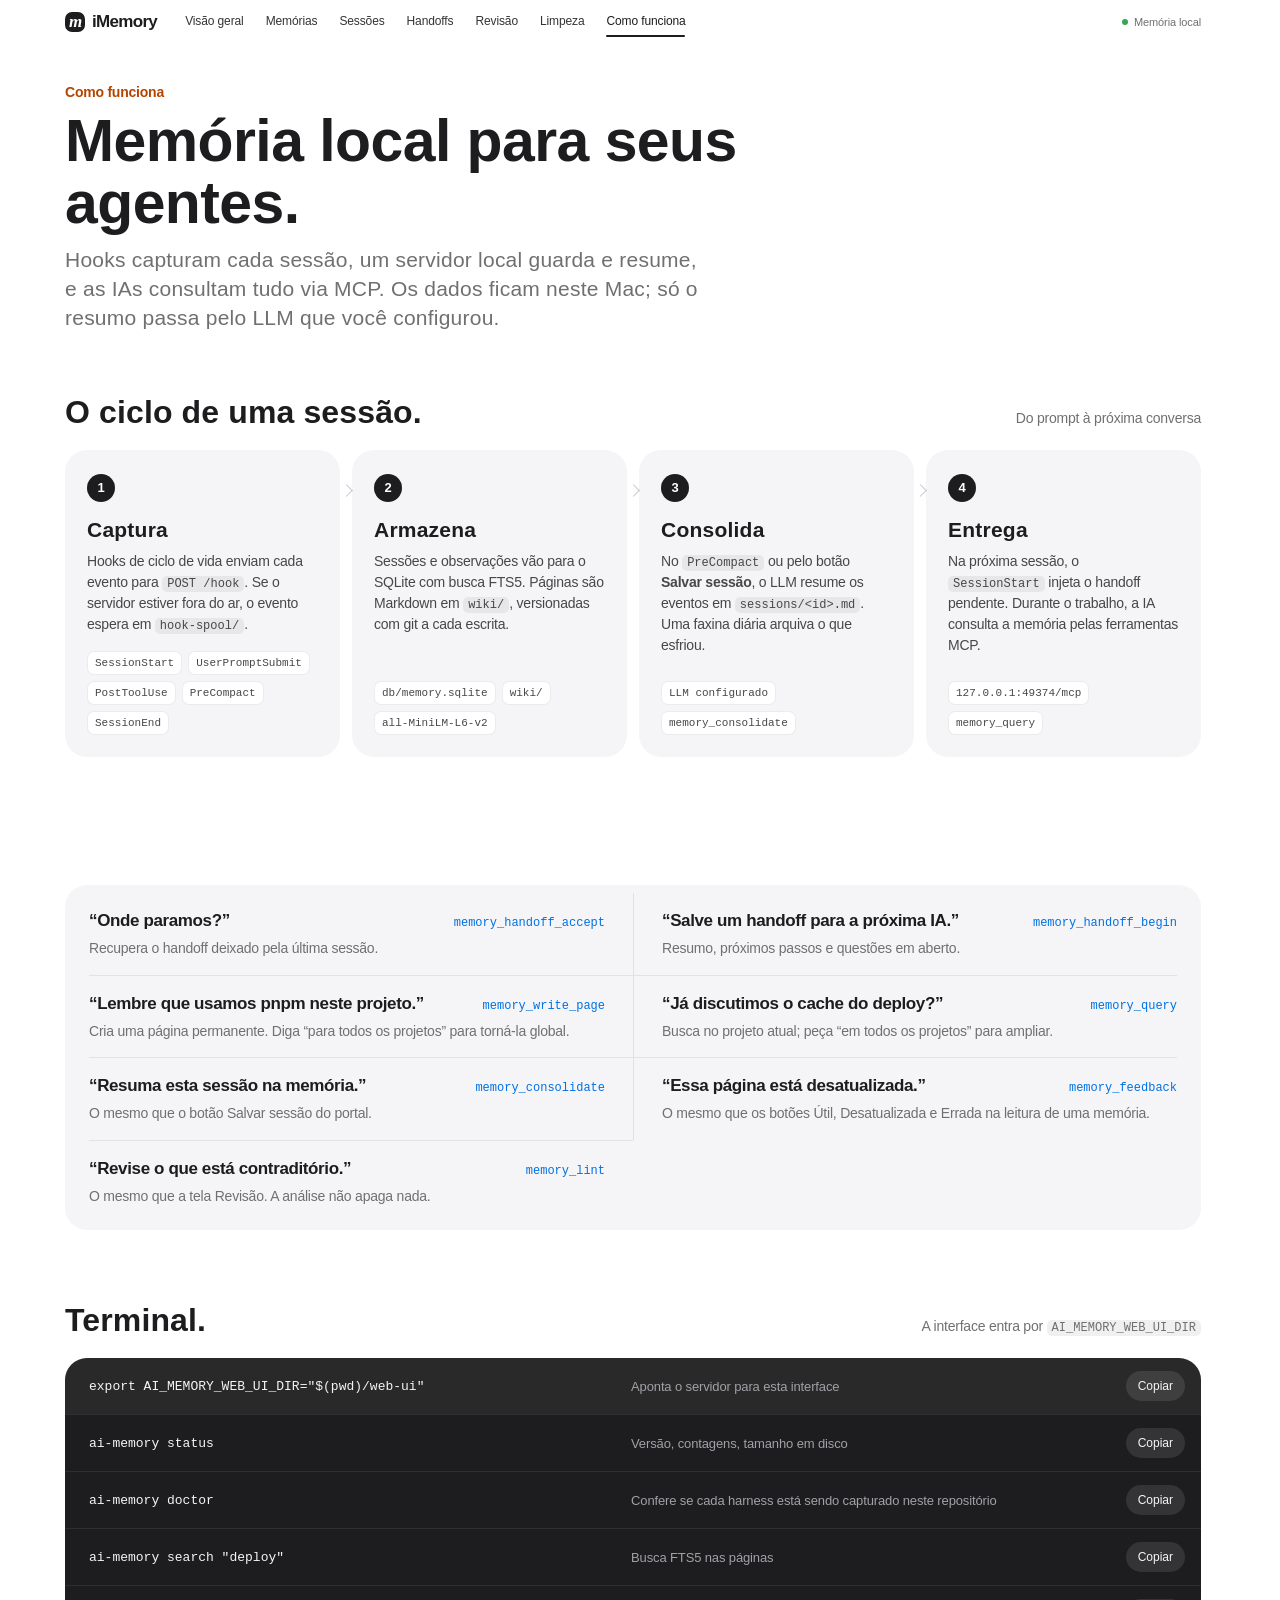
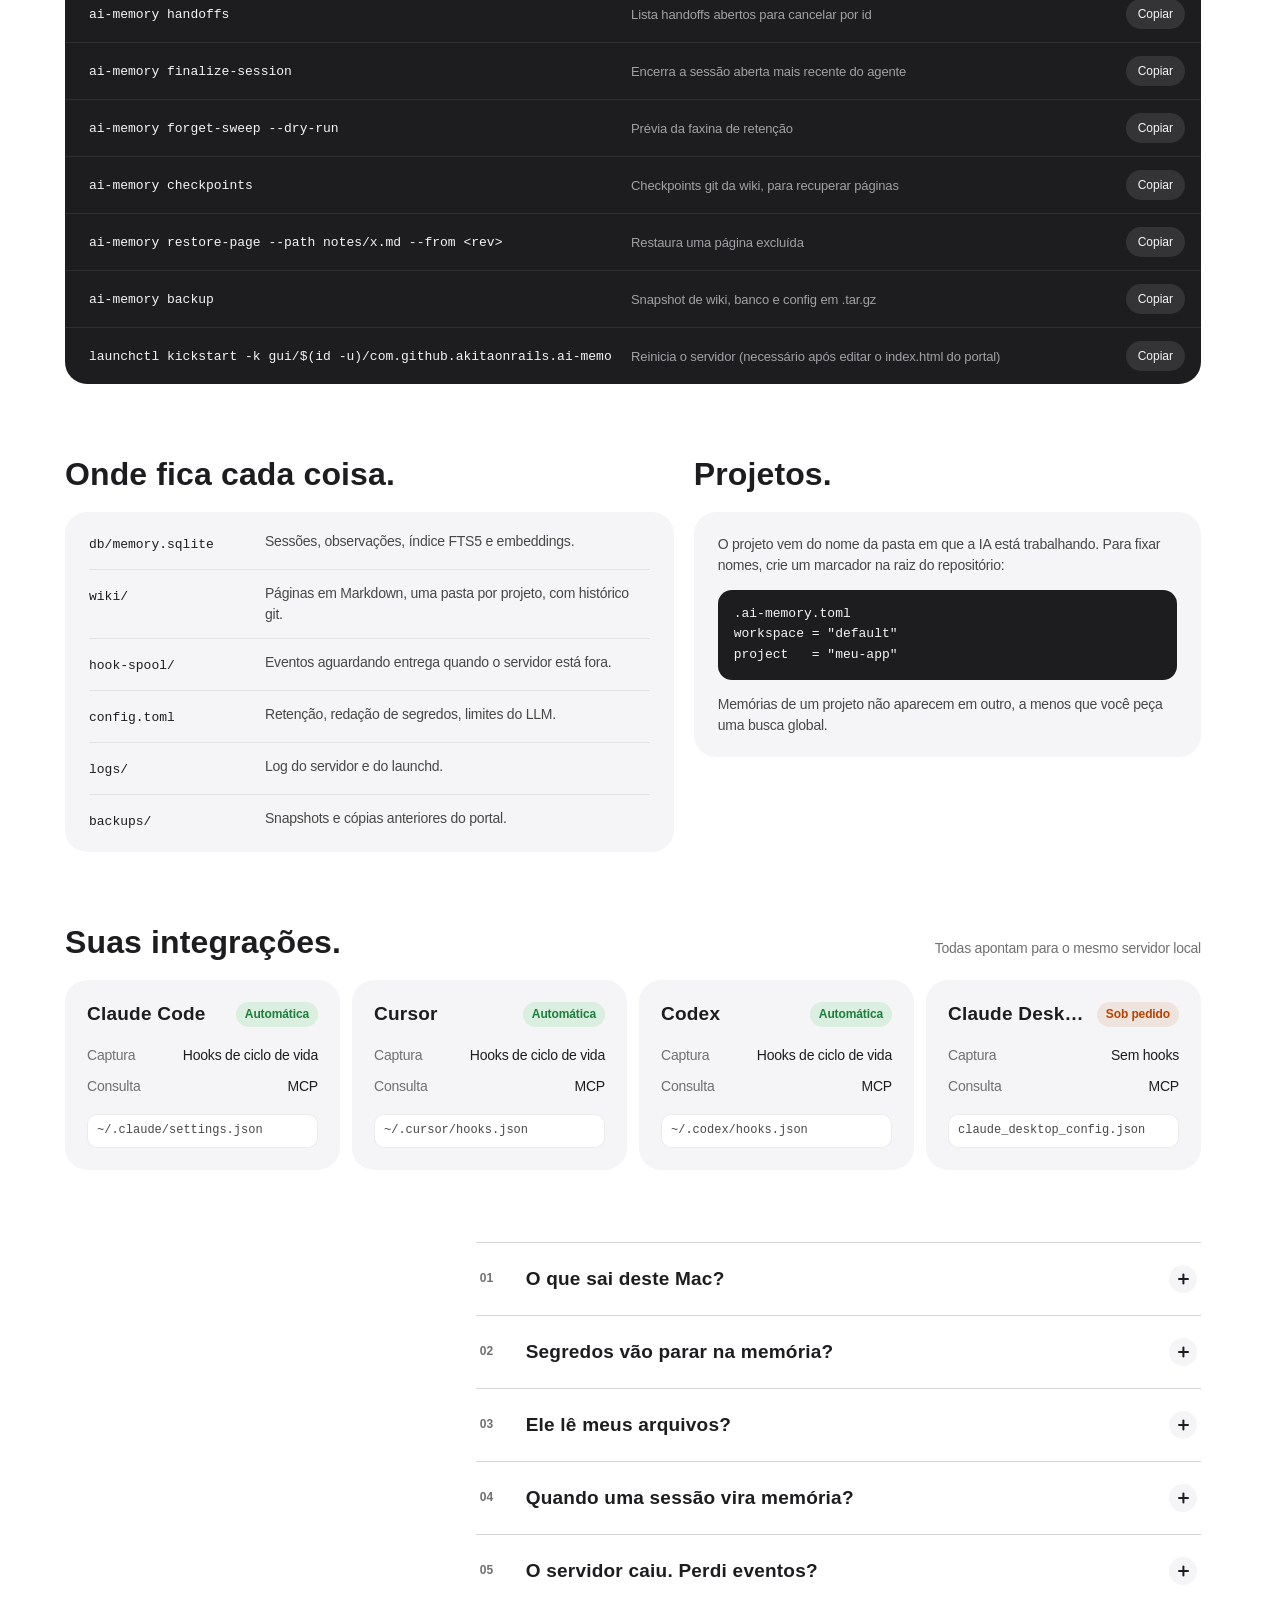
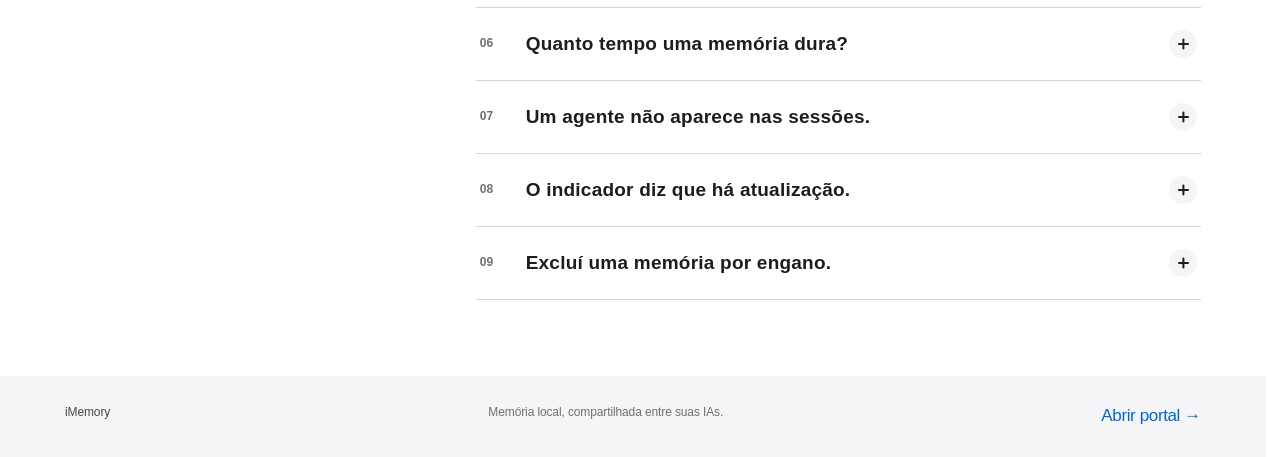
==== commit 8ecdd698: "feat(web-ui): add review, handoff and version check Co-authored-by: Cursor <cursoragent@cursor.com>" ====
--- a/web-ui/guide.html
+++ b/web-ui/guide.html
@@ -23,6 +23,7 @@
         <a href="./#pages">Memórias</a>
         <a href="./#sessions">Sessões</a>
         <a href="./#handoffs">Handoffs</a>
+        <a href="./#review">Revisão</a>
         <a href="./#cleanup">Limpeza</a>
         <a href="guide.html" class="active" aria-current="page">Como funciona</a>
       </nav>
@@ -80,7 +81,8 @@
             <div class="phrase"><q>Lembre que usamos pnpm neste projeto.</q><code>memory_write_page</code><span>Cria uma página permanente. Diga “para todos os projetos” para torná-la global.</span></div>
             <div class="phrase"><q>Já discutimos o cache do deploy?</q><code>memory_query</code><span>Busca no projeto atual; peça “em todos os projetos” para ampliar.</span></div>
             <div class="phrase"><q>Resuma esta sessão na memória.</q><code>memory_consolidate</code><span>O mesmo que o botão Salvar sessão do portal.</span></div>
-            <div class="phrase"><q>Essa página está desatualizada.</q><code>memory_feedback</code><span>Reduz o peso da página e a marca para revisão.</span></div>
+            <div class="phrase"><q>Essa página está desatualizada.</q><code>memory_feedback</code><span>O mesmo que os botões Útil, Desatualizada e Errada na leitura de uma memória.</span></div>
+            <div class="phrase"><q>Revise o que está contraditório.</q><code>memory_lint</code><span>O mesmo que a tela Revisão. A análise não apaga nada.</span></div>
           </div>
         </section>
 
@@ -165,7 +167,8 @@
             <details class="faq-item"><summary><span class="faq-no">05</span><span class="faq-q">O servidor caiu. Perdi eventos?</span><span class="faq-icon" aria-hidden="true"></span></summary><div class="faq-a"><p>Não, se ele voltar a tempo. Os hooks gravam cada evento em <code>hook-spool/</code> e reenviam quando o servidor responde.</p><p>Eventos parados por mais de 7 dias são descartados na drenagem.</p></div></details>
             <details class="faq-item"><summary><span class="faq-no">06</span><span class="faq-q">Quanto tempo uma memória dura?</span><span class="faq-icon" aria-hidden="true"></span></summary><div class="faq-a"><p>Decisões, regras e notas ficam até você excluir. Uma faxina diária arquiva memórias de sessão pouco consultadas e apaga de vez o que está arquivado há mais de 180 dias (<code>hard_delete_after_days</code>).</p><p>Páginas fixadas não são arquivadas; páginas com <code>expires_at</code> somem na data definida.</p></div></details>
             <details class="faq-item"><summary><span class="faq-no">07</span><span class="faq-q">Um agente não aparece nas sessões.</span><span class="faq-icon" aria-hidden="true"></span></summary><div class="faq-a"><p>Rode <code>ai-memory doctor</code> dentro do repositório: ele compara as sessões locais de cada harness com o que o servidor recebeu e aponta o hook que falta.</p><p>Para reinstalar, use <code>ai-memory install-hooks --agent &lt;agente&gt; --apply</code>.</p></div></details>
-            <details class="faq-item"><summary><span class="faq-no">08</span><span class="faq-q">Excluí uma memória por engano.</span><span class="faq-icon" aria-hidden="true"></span></summary><div class="faq-a"><p>No portal há 6 segundos para desfazer. Depois disso, toda exclusão deixa um checkpoint git na wiki.</p><p>Liste com <code>ai-memory checkpoints</code> e recupere com <code>ai-memory restore-page --path &lt;caminho&gt; --from &lt;rev&gt;</code>.</p></div></details>
+            <details class="faq-item"><summary><span class="faq-no">08</span><span class="faq-q">O indicador diz que há atualização.</span><span class="faq-icon" aria-hidden="true"></span></summary><div class="faq-a"><p>O portal lê a versão do servidor local e compara com a última release de <a href="https://github.com/akitaonrails/ai-memory/releases">akitaonrails/ai-memory</a>. Isso acontece ao abrir e de novo quando você clica em <strong>Servidor conectado</strong>.</p><p>A interface não atualiza o binário. Para trocar a versão, use o instalador do ai-memory e reinicie o LaunchAgent.</p></div></details>
+            <details class="faq-item"><summary><span class="faq-no">09</span><span class="faq-q">Excluí uma memória por engano.</span><span class="faq-icon" aria-hidden="true"></span></summary><div class="faq-a"><p>No portal há 6 segundos para desfazer. Depois disso, toda exclusão deixa um checkpoint git na wiki.</p><p>Liste com <code>ai-memory checkpoints</code> e recupere com <code>ai-memory restore-page --path &lt;caminho&gt; --from &lt;rev&gt;</code>.</p></div></details>
           </div>
         </section>
       </div>
--- a/web-ui/style.css
+++ b/web-ui/style.css
@@ -1 +1 @@
-:root{--ink:#1d1d1f;--deep:#474747;--muted:#707070;--line:#d6d6d6;--paper:#fff;--canvas:#f5f5f7;--wash:#e8e8ed;--blue:#0071e3;--link:#0066cc;--ember:#b64400;font-family:-apple-system,BlinkMacSystemFont,"SF Pro Text","SF Pro Icons","Helvetica Neue",Helvetica,Arial,sans-serif;font-feature-settings:normal;color-scheme:light}*{box-sizing:border-box}html{background:var(--paper);scroll-behavior:smooth}body{margin:0;color:var(--ink);background:var(--paper);font-size:17px;line-height:1.47;letter-spacing:-.022em;-webkit-font-smoothing:antialiased;-moz-osx-font-smoothing:grayscale;text-rendering:optimizeLegibility}button,input,select{font:inherit}button{cursor:pointer}a{color:inherit;text-decoration:none}button,a,input,summary{-webkit-tap-highlight-color:transparent;touch-action:manipulation}button:focus-visible,a:focus-visible,input:focus-visible,summary:focus-visible{outline:3px solid var(--blue);outline-offset:3px}.skip{position:fixed;z-index:9;top:-100px;left:20px;padding:12px 16px;background:var(--ink);color:#fff;border-radius:999px}.skip:focus{top:10px}.visually-hidden{position:absolute;width:1px;height:1px;padding:0;margin:-1px;overflow:hidden;clip:rect(0,0,0,0);white-space:nowrap;border:0}.shell{max-width:1200px;margin:0 auto;padding-inline:32px}.global-nav{height:48px;position:sticky;top:0;z-index:5;background:color-mix(in srgb,var(--paper) 86%,transparent);backdrop-filter:saturate(180%) blur(20px)}.nav-inner{height:100%;max-width:1200px;margin:auto;padding:0 32px;display:flex;align-items:center;gap:28px}.brand{font-size:17px;font-weight:600;letter-spacing:-.04em;display:flex;align-items:center;gap:7px;white-space:nowrap}.logo{display:grid;place-items:center;width:20px;height:20px;border-radius:7px;background:var(--ink);color:#fff;font-family:Georgia,serif;font-style:italic;font-size:17px;line-height:1;letter-spacing:-2px;padding-right:1px}.primary-nav{display:flex;align-items:center;gap:22px;flex:1}.primary-nav a{color:var(--deep);font-size:12px;white-space:nowrap}.primary-nav a:hover,.primary-nav a.active{color:var(--ink)}.primary-nav a.active{font-weight:600}.nav-status{display:flex;align-items:center;gap:12px;margin-left:auto}.connection{font-size:11px;color:var(--muted);white-space:nowrap;display:flex;align-items:center;gap:6px}.connection:before{content:"";height:6px;width:6px;border-radius:50%;background:var(--muted)}.connection.online:before{background:#34a853}.refresh{width:28px;height:28px;border:0;background:transparent;border-radius:50%;font-size:19px;line-height:1;color:var(--deep)}.refresh:hover{background:var(--wash)}.hero-band{background:var(--paper)}.hero{max-width:900px;margin:0 auto;padding:120px 32px 108px;text-align:center}.eyebrow{font-size:14px;line-height:1.25;font-weight:500;letter-spacing:-.01em;color:var(--ember)}h1{margin:12px 0 18px;font-size:clamp(48px,7vw,80px);line-height:1.05;letter-spacing:-.015em;font-weight:600}h2{font-size:clamp(28px,3.4vw,40px);line-height:1.14;letter-spacing:.007em;font-weight:600}p{line-height:1.47}.hero p{max-width:560px;margin:0 auto;color:var(--muted);font-size:21px;letter-spacing:.011em}.date{display:block;margin-top:20px;color:var(--muted);font-size:14px}.content-band{padding:64px 0 96px;background:var(--paper)}#search-form{max-width:740px;margin:0 auto 76px;padding:7px 7px 7px 19px;background:var(--canvas);border-radius:999px;display:flex;align-items:center;gap:12px}#search-form>span{font-size:22px;color:var(--deep);line-height:1}input{min-width:0;flex:1;border:0;background:transparent;color:var(--ink);outline:0;font-size:17px;padding:9px 0}input::placeholder{color:var(--muted)}kbd{color:var(--muted);font-size:11px;border:1px solid var(--line);border-radius:6px;padding:3px 6px;letter-spacing:0}.button{border:0;border-radius:980px;background:var(--blue);color:#fff;padding:11px 17px;font-size:17px;font-weight:400;letter-spacing:-.022em;white-space:nowrap}.button:hover{background:#0077ed}.button.secondary{color:var(--ink);background:var(--wash)}.button.secondary:hover{background:#dfe0e5}#notice{max-width:740px;margin:-50px auto 48px;padding:16px 20px;background:#fff6f1;color:var(--ink);border-radius:18px;font-size:14px}#view{min-height:220px}.metrics{max-width:1200px;margin:0 auto 100px;display:grid;grid-template-columns:repeat(4,1fr);background:var(--canvas);border-radius:28px;overflow:hidden}.metric{padding:36px 28px;min-height:196px}.metric-label{font-size:17px;color:var(--deep);line-height:1.3}.metric-number{margin:24px 0 8px;font-size:56px;line-height:1.07;font-weight:600;letter-spacing:-.005em;font-variant-numeric:tabular-nums}.metric-note{color:var(--muted);font-size:14px}.columns{display:grid;grid-template-columns:1fr 1fr;gap:20px}.card{background:var(--canvas);border-radius:28px;overflow:hidden}.card-header{display:flex;justify-content:space-between;align-items:center;gap:14px;padding:28px 32px 18px}.card-header h2{font-size:28px;margin:0}.text-link{border:0;background:none;color:var(--link);font-size:17px;letter-spacing:-.022em;padding:0;white-space:nowrap}.text-link:hover{text-decoration:underline}.empty{min-height:320px;padding:48px 32px;display:flex;flex-direction:column;align-items:center;justify-content:center;text-align:center}.empty-symbol{display:grid;place-items:center;width:72px;height:72px;background:var(--paper);border-radius:28px;color:var(--ink);font-size:31px;margin-bottom:24px}.empty h3{font-size:28px;line-height:1.14;letter-spacing:.007em;margin:0 0 12px;font-weight:600}.empty p{max-width:370px;margin:0;color:var(--muted);font-size:17px}.handoff-empty{background:#f0e4d3}.project-section{margin-top:112px}.section-title{display:flex;align-items:baseline;justify-content:space-between;gap:20px;margin-bottom:28px}.section-title h2{margin:0}.section-title span{font-size:14px;color:var(--muted)}.project-cards{display:grid;grid-template-columns:repeat(4,1fr);gap:20px}.project-card{min-height:230px;border:0;border-radius:28px;background:var(--canvas);padding:28px;text-align:left;transition:background .2s}.project-card:hover{background:var(--wash)}.project-card .folder{display:block;font-size:40px;line-height:1;margin-bottom:70px}.project-card strong{display:block;overflow-wrap:anywhere;font-size:21px;line-height:1.2;font-weight:600}.project-card small{display:block;margin-top:12px;color:var(--muted);font-size:14px}.guide{margin-top:112px;border-radius:28px;padding:64px;background:var(--ink);color:#fff;display:grid;grid-template-columns:auto minmax(0,1fr) auto;align-items:center;gap:28px}.guide>span{font-size:48px}.guide strong{font-size:32px;line-height:1.14;letter-spacing:.007em;font-weight:600}.guide p{margin:8px 0 0;color:#d2d2d7;font-size:17px}.guide .text-link{color:#8ab4f8}footer{background:var(--canvas);padding:28px 0;color:var(--muted);font-size:12px}footer .footer-inner{display:flex;justify-content:space-between;gap:16px}.footer-inner>span:first-child{color:var(--deep)}.row{display:flex;align-items:center;gap:18px;width:100%;border:0;background:transparent;padding:23px 32px;text-align:left}.row:hover{background:color-mix(in srgb,var(--wash) 80%,transparent)}.row-icon{width:30px;font-size:26px;line-height:1;color:var(--deep);flex-shrink:0}.row-main{min-width:0;flex:1}.row-main strong{display:block;font-size:17px;font-weight:600;overflow-wrap:anywhere}.row-main small{display:block;margin-top:7px;color:var(--muted);font-size:14px;overflow-wrap:anywhere}.row-main p{margin:9px 0 0;color:var(--muted);font-size:14px}.pill{padding:6px 11px;border-radius:999px;background:var(--wash);font-size:12px;color:var(--deep);white-space:nowrap}.muted{color:var(--muted);font-size:14px}dialog{width:min(830px,calc(100% - 32px));max-height:88vh;border:0;border-radius:28px;background:var(--paper);color:var(--ink);padding:38px 44px}dialog::backdrop{background:#0000004d;backdrop-filter:blur(12px)}.reader-top{display:flex;justify-content:space-between;align-items:center}.close-reader{border:0;background:var(--wash);border-radius:50%;width:32px;height:32px;font-size:24px;line-height:1}.close-reader:hover{background:var(--line)}dialog h2{font-size:40px;line-height:1.12;letter-spacing:-.03em;overflow-wrap:anywhere;margin:18px 0 8px}#reader-body{font-size:17px;line-height:1.55;overflow-wrap:anywhere;margin-top:32px}#reader-body pre{padding:18px 20px;background:var(--canvas);border-radius:18px;white-space:pre-wrap;overflow:auto;font-size:13px;line-height:1.55}#reader-body code{font-family:ui-monospace,SFMono-Regular,Menlo,monospace;background:var(--wash);padding:2px 4px;border-radius:4px;font-size:.85em}#reader-body pre code{background:none;padding:0}#reader-body details{padding:16px 0;border-top:1px solid var(--line)}#reader-body summary{cursor:pointer;font-size:14px;color:var(--deep)}#reader-body h3{font-size:24px}#reader-body blockquote{margin-left:0;padding-left:18px;border-left:3px solid var(--line);color:var(--muted)}#reader-body a{color:var(--link);text-decoration:underline}.load-more{display:block;margin:28px auto}.error-empty{min-height:280px}mark{background:#dbeaff;color:var(--ink)}@media(max-width:900px){.primary-nav{gap:14px}.project-cards{grid-template-columns:repeat(2,1fr)}.metrics{grid-template-columns:repeat(2,1fr)}.metric{min-height:160px}.columns{margin:0;padding:0}.guide{padding:46px;grid-template-columns:1fr}.guide .text-link{margin-top:8px}}@media(max-width:660px){.global-nav{height:auto;min-height:48px}.nav-inner{padding:10px 20px;gap:14px;flex-wrap:wrap}.primary-nav{order:3;width:100%;overflow:auto;padding-bottom:2px;gap:20px}.nav-status{gap:8px}.connection{font-size:10px}.hero{padding:72px 20px 68px;text-align:left}.hero h1{font-size:52px}.hero p{margin-left:0;font-size:19px}.date{font-size:12px}.shell{padding-inline:20px}.content-band{padding:38px 0 70px}#search-form{margin-bottom:52px;padding-left:15px}#search-form>span,kbd{display:none}.button{font-size:15px;padding:10px 15px}.metrics{border-radius:28px;margin-bottom:72px}.metric{padding:26px 20px;min-height:146px}.metric-label{font-size:14px}.metric-number{font-size:42px;margin:20px 0 6px}.metric-note{font-size:12px}.columns{grid-template-columns:1fr}.card-header{padding:26px 24px 16px}.card-header h2{font-size:24px}.row{padding:20px 24px}.row-icon{display:none}.pill{font-size:10px}.empty{min-height:260px;padding:36px 24px}.empty h3{font-size:24px}.empty p{font-size:15px}.project-section{margin-top:76px}.section-title{display:block}.section-title h2{font-size:32px}.section-title span{display:block;margin-top:10px}.project-cards{gap:12px}.project-card{min-height:180px;padding:22px}.project-card .folder{font-size:28px;margin-bottom:48px}.project-card strong{font-size:17px}.guide{margin-top:76px;padding:38px 30px}.guide strong{font-size:27px}footer .footer-inner{display:grid;gap:8px}.footer-inner #updated{display:none}dialog{padding:28px 24px}dialog h2{font-size:32px}}
+:root{--ink:#1d1d1f;--deep:#474747;--muted:#707070;--line:#d6d6d6;--paper:#fff;--canvas:#f5f5f7;--wash:#e8e8ed;--blue:#0071e3;--link:#0066cc;--ember:#b64400;font-family:-apple-system,BlinkMacSystemFont,"SF Pro Text","SF Pro Icons","Helvetica Neue",Helvetica,Arial,sans-serif;font-feature-settings:normal;color-scheme:light}*{box-sizing:border-box}html{background:var(--paper);scroll-behavior:smooth}body{margin:0;color:var(--ink);background:var(--paper);font-size:17px;line-height:1.47;letter-spacing:-.022em;-webkit-font-smoothing:antialiased;-moz-osx-font-smoothing:grayscale;text-rendering:optimizeLegibility}button,input,select{font:inherit}button{cursor:pointer}a{color:inherit;text-decoration:none}button,a,input,summary{-webkit-tap-highlight-color:transparent;touch-action:manipulation}button:focus-visible,a:focus-visible,input:focus-visible,summary:focus-visible{outline:3px solid var(--blue);outline-offset:3px}.skip{position:fixed;z-index:9;top:-100px;left:20px;padding:12px 16px;background:var(--ink);color:#fff;border-radius:999px}.skip:focus{top:10px}.visually-hidden{position:absolute;width:1px;height:1px;padding:0;margin:-1px;overflow:hidden;clip:rect(0,0,0,0);white-space:nowrap;border:0}.shell{max-width:1200px;margin:0 auto;padding-inline:32px}.global-nav{height:48px;position:sticky;top:0;z-index:5;background:color-mix(in srgb,var(--paper) 86%,transparent);backdrop-filter:saturate(180%) blur(20px)}.nav-inner{height:100%;max-width:1200px;margin:auto;padding:0 32px;display:flex;align-items:center;gap:28px}.brand{font-size:17px;font-weight:600;letter-spacing:-.04em;display:flex;align-items:center;gap:7px;white-space:nowrap}.logo{display:grid;place-items:center;width:20px;height:20px;border-radius:7px;background:var(--ink);color:#fff;font-family:Georgia,serif;font-style:italic;font-size:17px;line-height:1;letter-spacing:-2px;padding-right:1px}.primary-nav{display:flex;align-items:center;gap:22px;flex:1}.primary-nav a{color:var(--deep);font-size:12px;white-space:nowrap}.primary-nav a:hover,.primary-nav a.active{color:var(--ink)}.primary-nav a.active{font-weight:600}.nav-status{display:flex;align-items:center;gap:12px;margin-left:auto}.connection{font-size:11px;color:var(--muted);white-space:nowrap;display:flex;align-items:center;gap:6px}button.connection{border:0;background:transparent;padding:0;font:inherit}button.connection:hover{color:var(--ink)}.connection:before{content:"";height:6px;width:6px;border-radius:50%;background:var(--muted);flex:none}.connection.online:before{background:#34a853}.connection.update{color:var(--ember)}.connection.update:before{background:var(--ember)}.refresh{width:28px;height:28px;border:0;background:transparent;border-radius:50%;font-size:19px;line-height:1;color:var(--deep)}.refresh:hover{background:var(--wash)}.hero-band{background:var(--paper)}.hero{max-width:900px;margin:0 auto;padding:120px 32px 108px;text-align:center}.eyebrow{font-size:14px;line-height:1.25;font-weight:500;letter-spacing:-.01em;color:var(--ember)}h1{margin:12px 0 18px;font-size:clamp(48px,7vw,80px);line-height:1.05;letter-spacing:-.015em;font-weight:600}h2{font-size:clamp(28px,3.4vw,40px);line-height:1.14;letter-spacing:.007em;font-weight:600}p{line-height:1.47}.hero p{max-width:560px;margin:0 auto;color:var(--muted);font-size:21px;letter-spacing:.011em}.date{display:block;margin-top:20px;color:var(--muted);font-size:14px}.content-band{padding:64px 0 96px;background:var(--paper)}#search-form{max-width:740px;margin:0 auto 76px;padding:7px 7px 7px 19px;background:var(--canvas);border-radius:999px;display:flex;align-items:center;gap:12px}#search-form>span{font-size:22px;color:var(--deep);line-height:1}input{min-width:0;flex:1;border:0;background:transparent;color:var(--ink);outline:0;font-size:17px;padding:9px 0}input::placeholder{color:var(--muted)}kbd{color:var(--muted);font-size:11px;border:1px solid var(--line);border-radius:6px;padding:3px 6px;letter-spacing:0}.button{border:0;border-radius:980px;background:var(--blue);color:#fff;padding:11px 17px;font-size:17px;font-weight:400;letter-spacing:-.022em;white-space:nowrap}.button:hover{background:#0077ed}.button.secondary{color:var(--ink);background:var(--wash)}.button.secondary:hover{background:#dfe0e5}#notice{max-width:740px;margin:-50px auto 48px;padding:16px 20px;background:#fff6f1;color:var(--ink);border-radius:18px;font-size:14px}#view{min-height:220px}.metrics{max-width:1200px;margin:0 auto 100px;display:grid;grid-template-columns:repeat(4,1fr);background:var(--canvas);border-radius:28px;overflow:hidden}.metric{padding:36px 28px;min-height:196px}.metric-label{font-size:17px;color:var(--deep);line-height:1.3}.metric-number{margin:24px 0 8px;font-size:56px;line-height:1.07;font-weight:600;letter-spacing:-.005em;font-variant-numeric:tabular-nums}.metric-note{color:var(--muted);font-size:14px}.columns{display:grid;grid-template-columns:1fr 1fr;gap:20px}.card{background:var(--canvas);border-radius:28px;overflow:hidden}.card-header{display:flex;justify-content:space-between;align-items:center;gap:14px;padding:28px 32px 18px}.card-header h2{font-size:28px;margin:0}.text-link{border:0;background:none;color:var(--link);font-size:17px;letter-spacing:-.022em;padding:0;white-space:nowrap}.text-link:hover{text-decoration:underline}.empty{min-height:320px;padding:48px 32px;display:flex;flex-direction:column;align-items:center;justify-content:center;text-align:center}.empty-symbol{display:grid;place-items:center;width:72px;height:72px;background:var(--paper);border-radius:28px;color:var(--ink);font-size:31px;margin-bottom:24px}.empty h3{font-size:28px;line-height:1.14;letter-spacing:.007em;margin:0 0 12px;font-weight:600}.empty p{max-width:370px;margin:0;color:var(--muted);font-size:17px}.handoff-empty{background:#f0e4d3}.project-section{margin-top:112px}.section-title{display:flex;align-items:baseline;justify-content:space-between;gap:20px;margin-bottom:28px}.section-title h2{margin:0}.section-title span{font-size:14px;color:var(--muted)}.project-cards{display:grid;grid-template-columns:repeat(4,1fr);gap:20px}.project-card{min-height:230px;border:0;border-radius:28px;background:var(--canvas);padding:28px;text-align:left;transition:background .2s}.project-card:hover{background:var(--wash)}.project-card .folder{display:block;font-size:40px;line-height:1;margin-bottom:70px}.project-card strong{display:block;overflow-wrap:anywhere;font-size:21px;line-height:1.2;font-weight:600}.project-card small{display:block;margin-top:12px;color:var(--muted);font-size:14px}.guide{margin-top:112px;border-radius:28px;padding:64px;background:var(--ink);color:#fff;display:grid;grid-template-columns:auto minmax(0,1fr) auto;align-items:center;gap:28px}.guide>span{font-size:48px}.guide strong{font-size:32px;line-height:1.14;letter-spacing:.007em;font-weight:600}.guide p{margin:8px 0 0;color:#d2d2d7;font-size:17px}.guide .text-link{color:#8ab4f8}footer{background:var(--canvas);padding:28px 0;color:var(--muted);font-size:12px}footer .footer-inner{display:flex;justify-content:space-between;gap:16px}.footer-inner>span:first-child{color:var(--deep)}.row{display:flex;align-items:center;gap:18px;width:100%;border:0;background:transparent;padding:23px 32px;text-align:left}.row:hover{background:color-mix(in srgb,var(--wash) 80%,transparent)}.row-icon{width:30px;font-size:26px;line-height:1;color:var(--deep);flex-shrink:0}.row-main{min-width:0;flex:1}.row-main strong{display:block;font-size:17px;font-weight:600;overflow-wrap:anywhere}.row-main small{display:block;margin-top:7px;color:var(--muted);font-size:14px;overflow-wrap:anywhere}.row-main p{margin:9px 0 0;color:var(--muted);font-size:14px}.pill{padding:6px 11px;border-radius:999px;background:var(--wash);font-size:12px;color:var(--deep);white-space:nowrap}.muted{color:var(--muted);font-size:14px}dialog{width:min(830px,calc(100% - 32px));max-height:88vh;border:0;border-radius:28px;background:var(--paper);color:var(--ink);padding:38px 44px}dialog::backdrop{background:#0000004d;backdrop-filter:blur(12px)}.reader-top{display:flex;justify-content:space-between;align-items:center}.close-reader{border:0;background:var(--wash);border-radius:50%;width:32px;height:32px;font-size:24px;line-height:1}.close-reader:hover{background:var(--line)}dialog h2{font-size:40px;line-height:1.12;letter-spacing:-.03em;overflow-wrap:anywhere;margin:18px 0 8px}#reader-body{font-size:17px;line-height:1.55;overflow-wrap:anywhere;margin-top:32px}#reader-body pre{padding:18px 20px;background:var(--canvas);border-radius:18px;white-space:pre-wrap;overflow:auto;font-size:13px;line-height:1.55}#reader-body code{font-family:ui-monospace,SFMono-Regular,Menlo,monospace;background:var(--wash);padding:2px 4px;border-radius:4px;font-size:.85em}#reader-body pre code{background:none;padding:0}#reader-body details{padding:16px 0;border-top:1px solid var(--line)}#reader-body summary{cursor:pointer;font-size:14px;color:var(--deep)}#reader-body h3{font-size:24px}#reader-body blockquote{margin-left:0;padding-left:18px;border-left:3px solid var(--line);color:var(--muted)}#reader-body a{color:var(--link);text-decoration:underline}.load-more{display:block;margin:28px auto}.error-empty{min-height:280px}mark{background:#dbeaff;color:var(--ink)}@media(max-width:900px){.primary-nav{gap:14px}.project-cards{grid-template-columns:repeat(2,1fr)}.metrics{grid-template-columns:repeat(2,1fr)}.metric{min-height:160px}.columns{margin:0;padding:0}.guide{padding:46px;grid-template-columns:1fr}.guide .text-link{margin-top:8px}}@media(max-width:660px){.global-nav{height:auto;min-height:48px}.nav-inner{padding:10px 20px;gap:14px;flex-wrap:wrap}.primary-nav{order:3;width:100%;overflow:auto;padding-bottom:2px;gap:20px}.nav-status{gap:8px}.connection{font-size:10px}.hero{padding:72px 20px 68px;text-align:left}.hero h1{font-size:52px}.hero p{margin-left:0;font-size:19px}.date{font-size:12px}.shell{padding-inline:20px}.content-band{padding:38px 0 70px}#search-form{margin-bottom:52px;padding-left:15px}#search-form>span,kbd{display:none}.button{font-size:15px;padding:10px 15px}.metrics{border-radius:28px;margin-bottom:72px}.metric{padding:26px 20px;min-height:146px}.metric-label{font-size:14px}.metric-number{font-size:42px;margin:20px 0 6px}.metric-note{font-size:12px}.columns{grid-template-columns:1fr}.card-header{padding:26px 24px 16px}.card-header h2{font-size:24px}.row{padding:20px 24px}.row-icon{display:none}.pill{font-size:10px}.empty{min-height:260px;padding:36px 24px}.empty h3{font-size:24px}.empty p{font-size:15px}.project-section{margin-top:76px}.section-title{display:block}.section-title h2{font-size:32px}.section-title span{display:block;margin-top:10px}.project-cards{gap:12px}.project-card{min-height:180px;padding:22px}.project-card .folder{font-size:28px;margin-bottom:48px}.project-card strong{font-size:17px}.guide{margin-top:76px;padding:38px 30px}.guide strong{font-size:27px}footer .footer-inner{display:grid;gap:8px}.footer-inner #updated{display:none}dialog{padding:28px 24px}dialog h2{font-size:32px}}
--- a/web-ui/components.css
+++ b/web-ui/components.css
@@ -42,6 +42,7 @@
 .nav-indicator{position:absolute;left:0;bottom:7px;height:2px;width:0;border-radius:2px;background:var(--ink);opacity:0;pointer-events:none}
 .nav-indicator.ready{transition:transform .5s var(--ease-out),width .5s var(--ease-out),opacity .3s}
 .connection.online:before{animation:pulse 1.6s var(--ease) 2}
+.connection.update:before{animation:none}
 .refresh{display:grid;place-items:center;transition:background .2s,transform .3s var(--ease)}
 .refresh:active{transform:scale(.9)}
 .refresh:disabled{animation:spin .9s linear infinite;cursor:progress}
@@ -124,6 +125,7 @@
 .library-list{border-top:1px solid var(--hair)}
 .library-list .row-wrap:last-child{border-radius:0 0 28px 28px}
 .pill.live{background:rgba(52,199,89,.14);color:#1d7d3a}
+.pill.warn{background:rgba(182,68,0,.12);color:var(--ember)}
 .row-wrap{position:relative;display:flex;align-items:center;transition:background .25s var(--ease)}
 .row-wrap+.row-wrap{box-shadow:inset 0 1px 0 rgba(0,0,0,.05)}
 .row-wrap:hover{background:color-mix(in srgb,var(--wash) 80%,transparent)}
@@ -229,14 +231,14 @@
 footer{flex-shrink:0}
 
 /* ---------- Seletor de projetos + recentes + salvar sessão ---------- */
-.project-strip{display:flex;align-items:center;gap:14px;margin:0 0 16px}
+.project-strip{display:flex;align-items:center;flex-wrap:wrap;gap:14px;margin:0 0 16px;min-width:0}
 #save-session{flex-shrink:0;margin-left:auto}
 .plogo{flex-shrink:0;display:grid;place-items:center;width:28px;height:28px;border-radius:8px;object-fit:cover;background:var(--paper);box-shadow:0 0 0 1px rgba(0,0,0,.07);font-size:11px;font-weight:700;line-height:1;letter-spacing:.02em}
 .plogo.mono{background:hsl(var(--h,210) 70% 92%);color:hsl(var(--h,210) 45% 30%);box-shadow:inset 0 0 0 1px hsl(var(--h,210) 40% 84%)}
 .plogo-stack{display:inline-flex;flex-shrink:0}
 .plogo-stack .plogo{width:24px;height:24px;border-radius:7px;box-shadow:0 0 0 2px var(--canvas);font-size:9px}
 .plogo-stack .plogo+.plogo{margin-left:-9px}
-.switcher{position:relative;min-width:0}
+.switcher{position:relative;flex:1 1 220px;min-width:0}
 .switcher-button{display:flex;align-items:center;gap:10px;max-width:100%;height:var(--control);padding:0 12px 0 6px;border:0;border-radius:999px;background:var(--canvas);color:var(--ink);font-size:14px;letter-spacing:-.016em;transition:background .25s var(--ease),box-shadow .25s var(--ease),transform .2s var(--ease)}
 .switcher-button:hover{background:var(--wash)}
 .switcher-button:active{transform:scale(.97)}
@@ -266,8 +268,8 @@
 .switcher-empty{margin:0;padding:28px 16px;color:var(--muted);font-size:14px;text-align:center}
 .switcher-foot{display:flex;justify-content:space-between;align-items:center;gap:12px;padding:10px 16px;border-top:1px solid var(--hair);color:var(--muted);font-size:12px}
 .switcher-foot kbd{margin:0 1px;padding:1px 5px;font-size:11px}
-.recent{display:flex;align-items:center;gap:6px;min-width:0;overflow:hidden}
-.recent-label{margin:0 4px 0 2px;color:var(--muted);font-size:12px;letter-spacing:-.01em}
+.recent{display:flex;align-items:center;gap:8px;flex:0 0 auto;padding:6px 2px;margin:-6px 0;overflow:visible}
+.recent-label{flex-shrink:0;margin:0 4px 0 2px;color:var(--muted);font-size:12px;letter-spacing:-.01em}
 .recent-item{flex-shrink:0;padding:0;border:0;border-radius:10px;background:none;transition:transform .35s var(--spring)}
 .recent-item .plogo{width:32px;height:32px;border-radius:10px;transition:box-shadow .25s var(--ease)}
 .recent-item:hover{transform:translateY(-2px)}
@@ -277,7 +279,7 @@
 @media(max-width:660px){.project-strip{flex-wrap:wrap;gap:10px}.switcher{flex:1 1 100%}.switcher-button{width:100%}.switcher-button .chevron{margin-left:auto}.recent-label{display:none}.recent-item .plogo{width:30px;height:30px}}
 
 /* ---------- Folha "salvar sessão": opções, rádio e switch ---------- */
-.sheet{width:min(560px,calc(100% - 32px));padding:32px 32px 28px}
+.sheet{width:min(560px,calc(100% - 32px));max-height:min(88vh,860px);overflow:auto;padding:32px 32px 28px}
 .sheet h2{margin:14px 0 8px;font-size:28px;line-height:1.14;letter-spacing:.007em}
 .sheet-lead{margin:0 0 22px;color:var(--muted);font-size:14px;line-height:1.43;letter-spacing:-.016em}
 .sheet code{padding:2px 5px;border-radius:5px;background:var(--wash);font-size:.9em}
@@ -286,6 +288,22 @@
 .sheet .all-clear{margin-top:4px;background:var(--canvas)}
 .sheet .all-clear span{overflow-wrap:anywhere}
 .sheet .form-error{margin-top:4px}
+.field{display:grid;gap:6px;margin:0 0 14px}
+.field span{font-size:13px;letter-spacing:-.01em;color:var(--muted)}
+.field input,.field textarea,.field select{width:100%;border:1px solid var(--line);border-radius:12px;padding:12px 14px;background:var(--paper);color:var(--ink)}
+.field textarea{min-height:88px;resize:vertical;line-height:1.45}
+.field input:focus,.field textarea:focus,.field select:focus{outline:3px solid var(--blue);outline-offset:1px}
+.sheet .switch-row{margin:0 0 18px}
+.finding-list{display:grid;gap:10px;margin-top:18px}
+.finding{display:grid;gap:6px;padding:14px 16px;border-radius:14px;background:var(--canvas)}
+.finding strong{font-size:15px;letter-spacing:-.02em}
+.finding p,.finding-pages{margin:0;color:var(--deep);font-size:14px}
+.feedback{display:grid;gap:10px;margin-top:28px;padding-top:18px;border-top:1px solid var(--hair)}
+.feedback>span{font-size:13px;color:var(--muted)}
+.feedback-actions{display:flex;flex-wrap:wrap;gap:8px}
+.feedback-why{display:flex;gap:8px}
+.feedback-why[hidden]{display:none}
+.feedback-why input{flex:1;border:1px solid var(--line);border-radius:12px;padding:10px 12px}
 .choices{display:grid;gap:8px}
 .choice{position:relative;display:flex;align-items:center;gap:14px;padding:14px 16px;border-radius:14px;background:var(--canvas);box-shadow:inset 0 0 0 1.5px transparent;cursor:pointer;transition:background .2s var(--ease),box-shadow .2s var(--ease)}
 .choice:hover{background:var(--wash)}
@@ -467,6 +485,19 @@
 .terminal ::-webkit-scrollbar-thumb,.note pre::-webkit-scrollbar-thumb{background-color:rgba(255,255,255,.22)}
 @supports not selector(::-webkit-scrollbar){html{scrollbar-width:thin;scrollbar-color:rgba(0,0,0,.3) transparent}dialog,.switcher-list{scrollbar-width:thin;scrollbar-color:rgba(0,0,0,.2) transparent}}
 
+/* ---------- Leitor: resumo da sessão e arquivos gravados ---------- */
+.session-callout{margin:0 0 22px;padding:16px 18px;border-radius:16px;background:#fff6e8;color:var(--ink)}
+.session-callout strong{display:block;margin-bottom:4px;letter-spacing:-.02em}
+.session-callout p{margin:0;color:var(--deep);font-size:15px;line-height:1.45}
+.session-files{margin:0 0 22px}
+.session-files h3{margin:0 0 10px;font-size:12px;font-weight:600;letter-spacing:.06em;text-transform:uppercase;color:var(--muted)}
+.session-aside{margin:8px 0 0;font-size:13px}
+#reader-body .file-hit{margin:0 0 8px;border:1px solid var(--line);border-radius:14px;background:var(--canvas)}
+#reader-body .file-hit summary{margin:0;padding:12px 14px}
+#reader-body .file-hit .file-name{font-family:ui-monospace,"SF Mono",SFMono-Regular,Menlo,monospace;font-size:13px}
+#reader-body .file-hit pre{margin:0 14px 14px}
+#reader-body .event-dump{margin-top:8px}
+
 /* ---------- Leitor: eventos da sessão ---------- */
 #reader-body details{padding:0;border-top:1px solid var(--hair)}
 #reader-body details:last-of-type{border-bottom:1px solid var(--hair)}
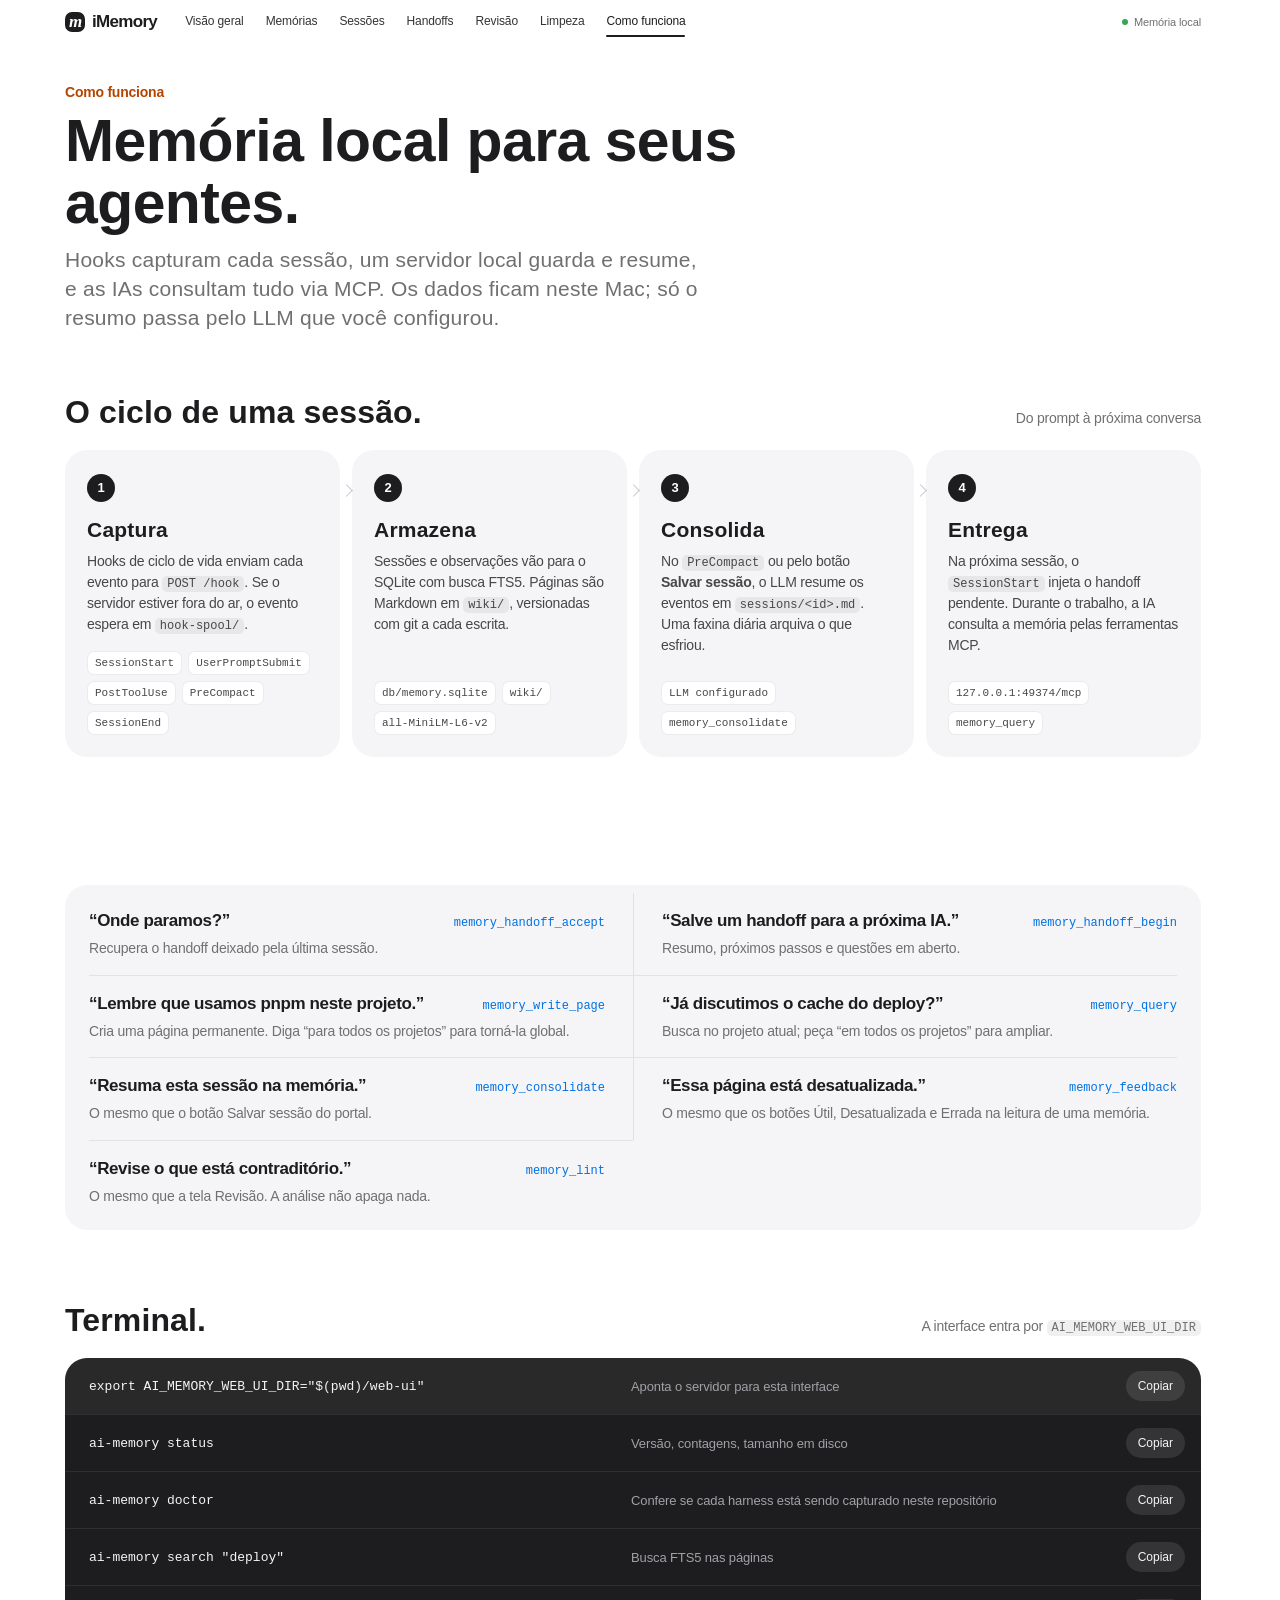
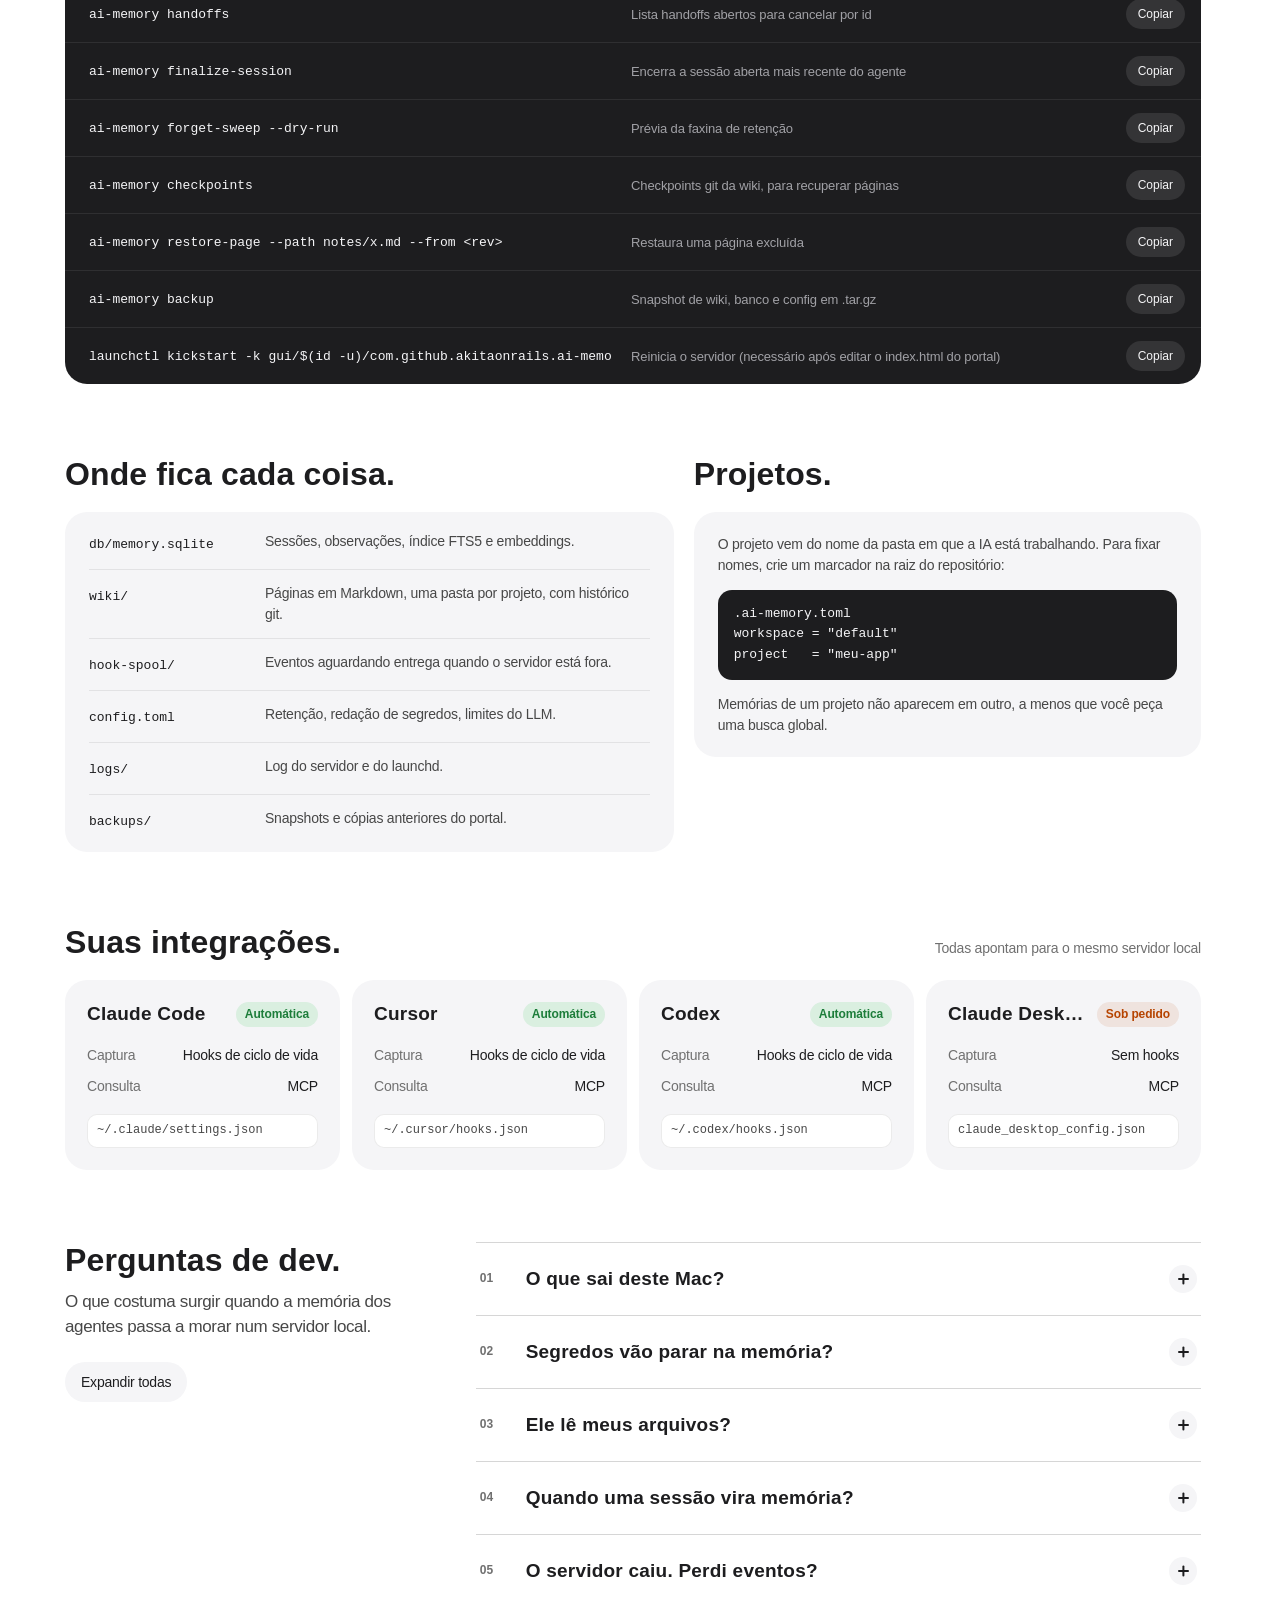
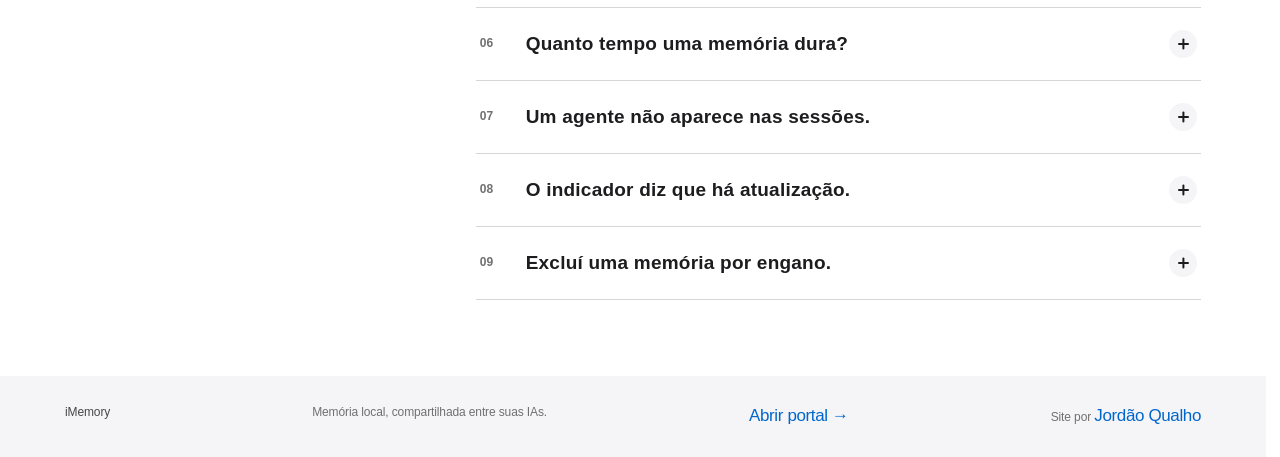
==== commit d3637e77: "Adiciona crédito de autor no rodapé da interface web. Co-authored-by: Cursor <cursoragent@cursor.com" ====
--- a/web-ui/guide.html
+++ b/web-ui/guide.html
@@ -175,7 +175,7 @@
     </section>
   </main>
 
-  <footer><div class="shell footer-inner"><span>iMemory</span><span>Memória local, compartilhada entre suas IAs.</span><a href="./" class="text-link">Abrir portal →</a></div></footer>
+  <footer><div class="shell footer-inner"><span>iMemory</span><span>Memória local, compartilhada entre suas IAs.</span><a href="./" class="text-link">Abrir portal →</a><span>Site por <a href="https://jordaoqualho.com/" target="_blank" rel="noopener noreferrer" class="text-link">Jordão Qualho</a></span></div></footer>
   <div id="toasts" class="toasts"></div>
 </body>
 </html>
